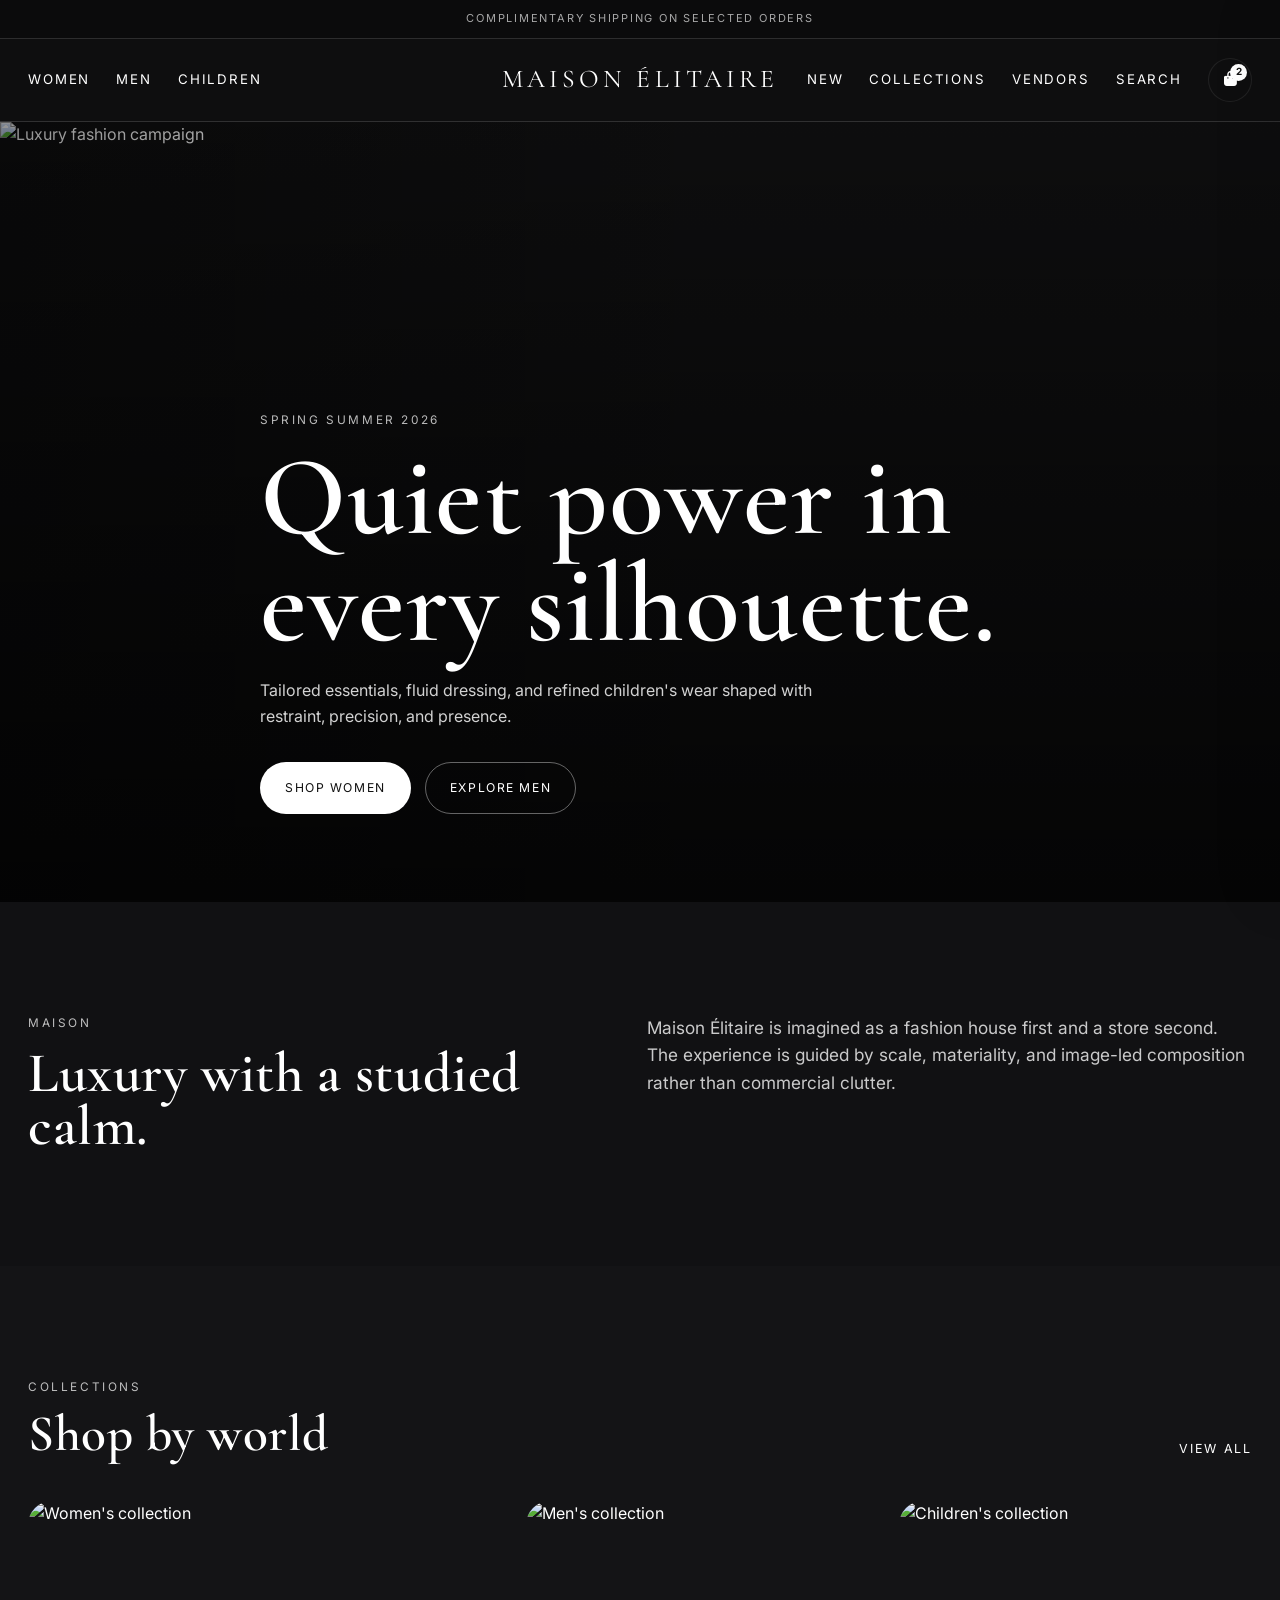
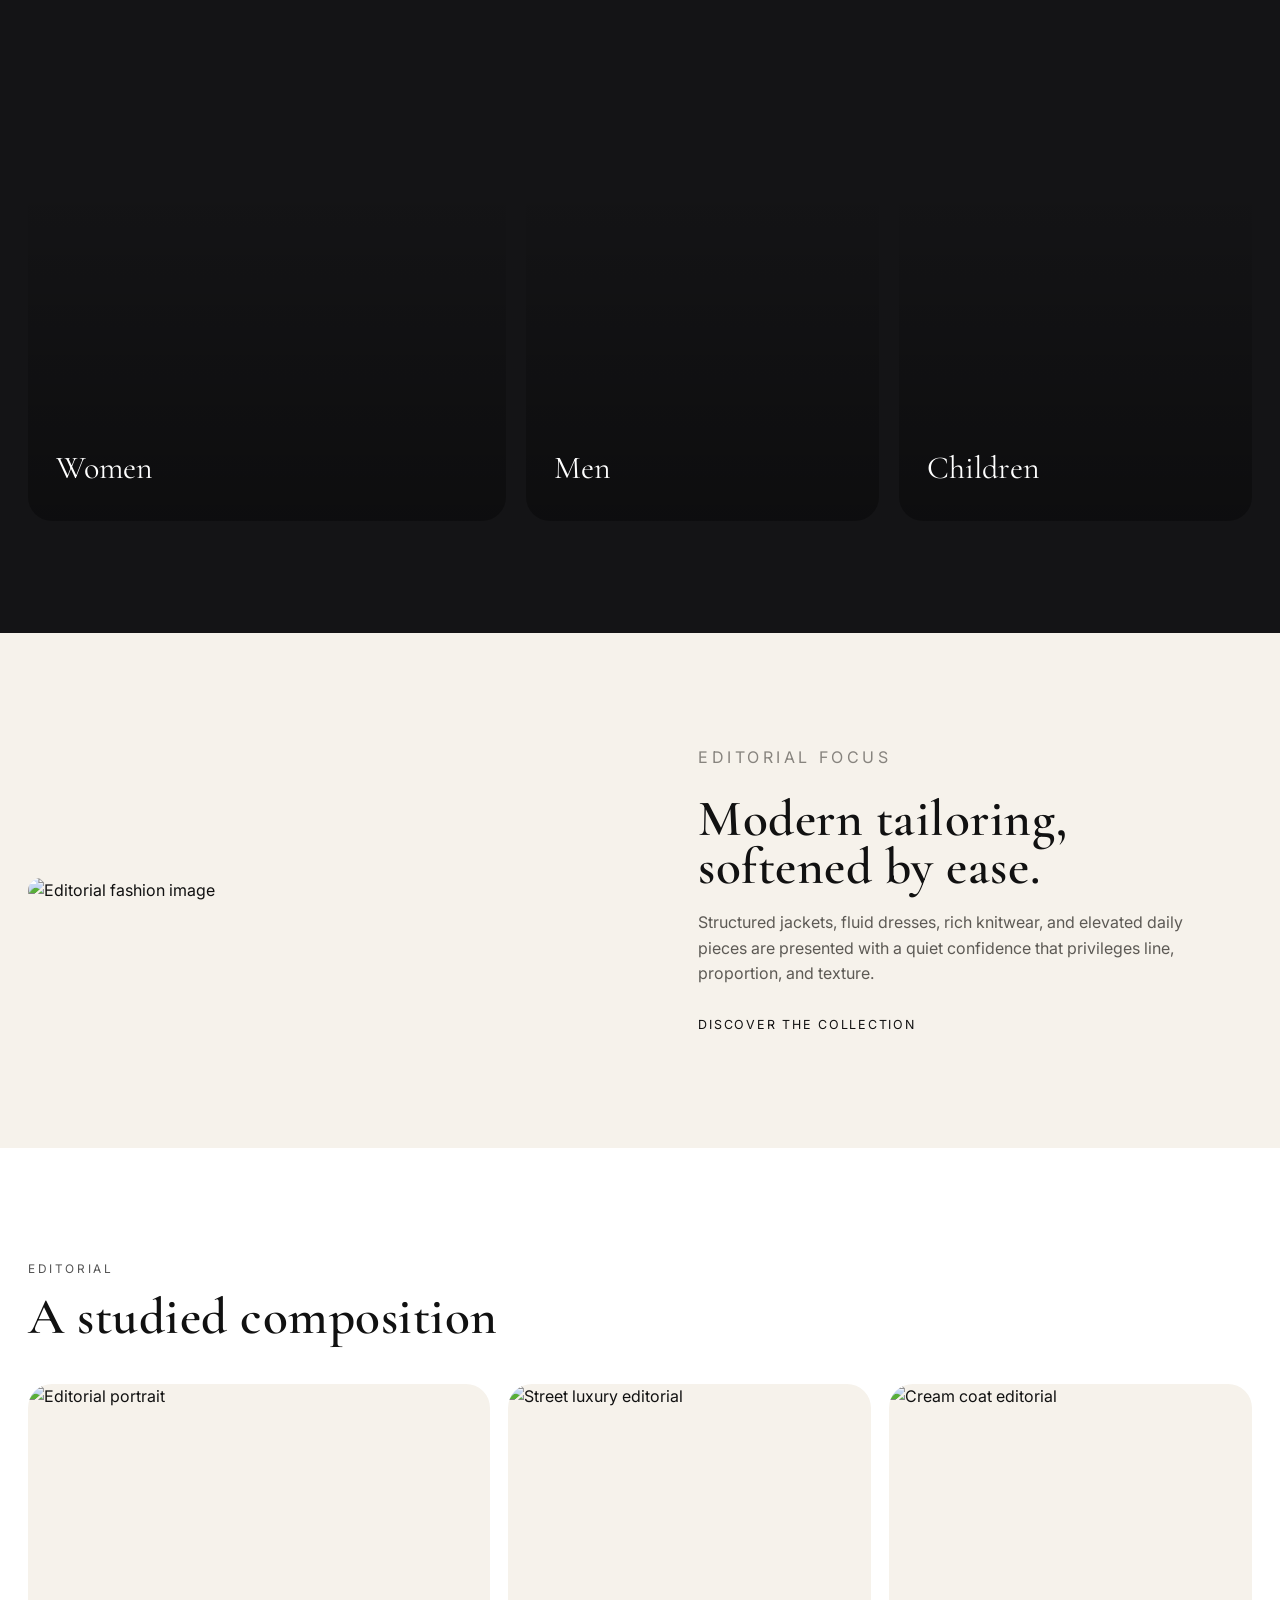
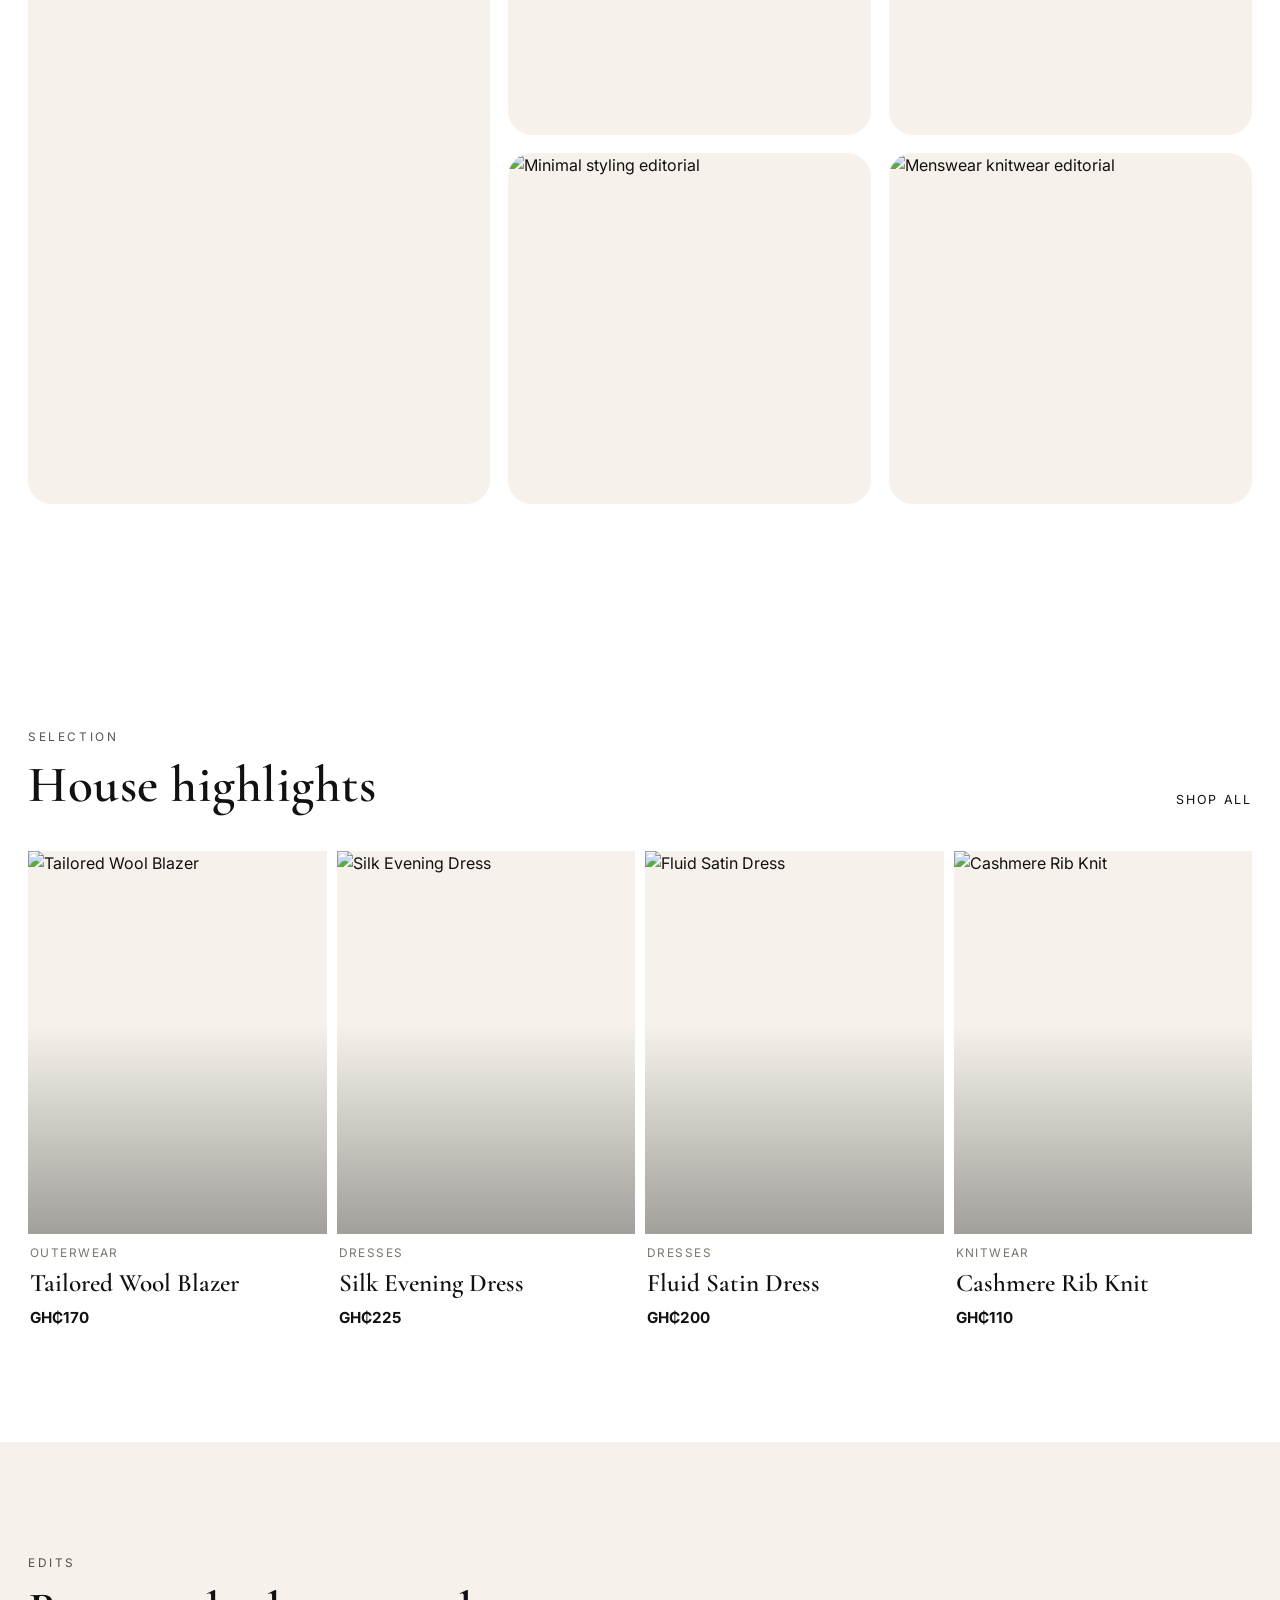
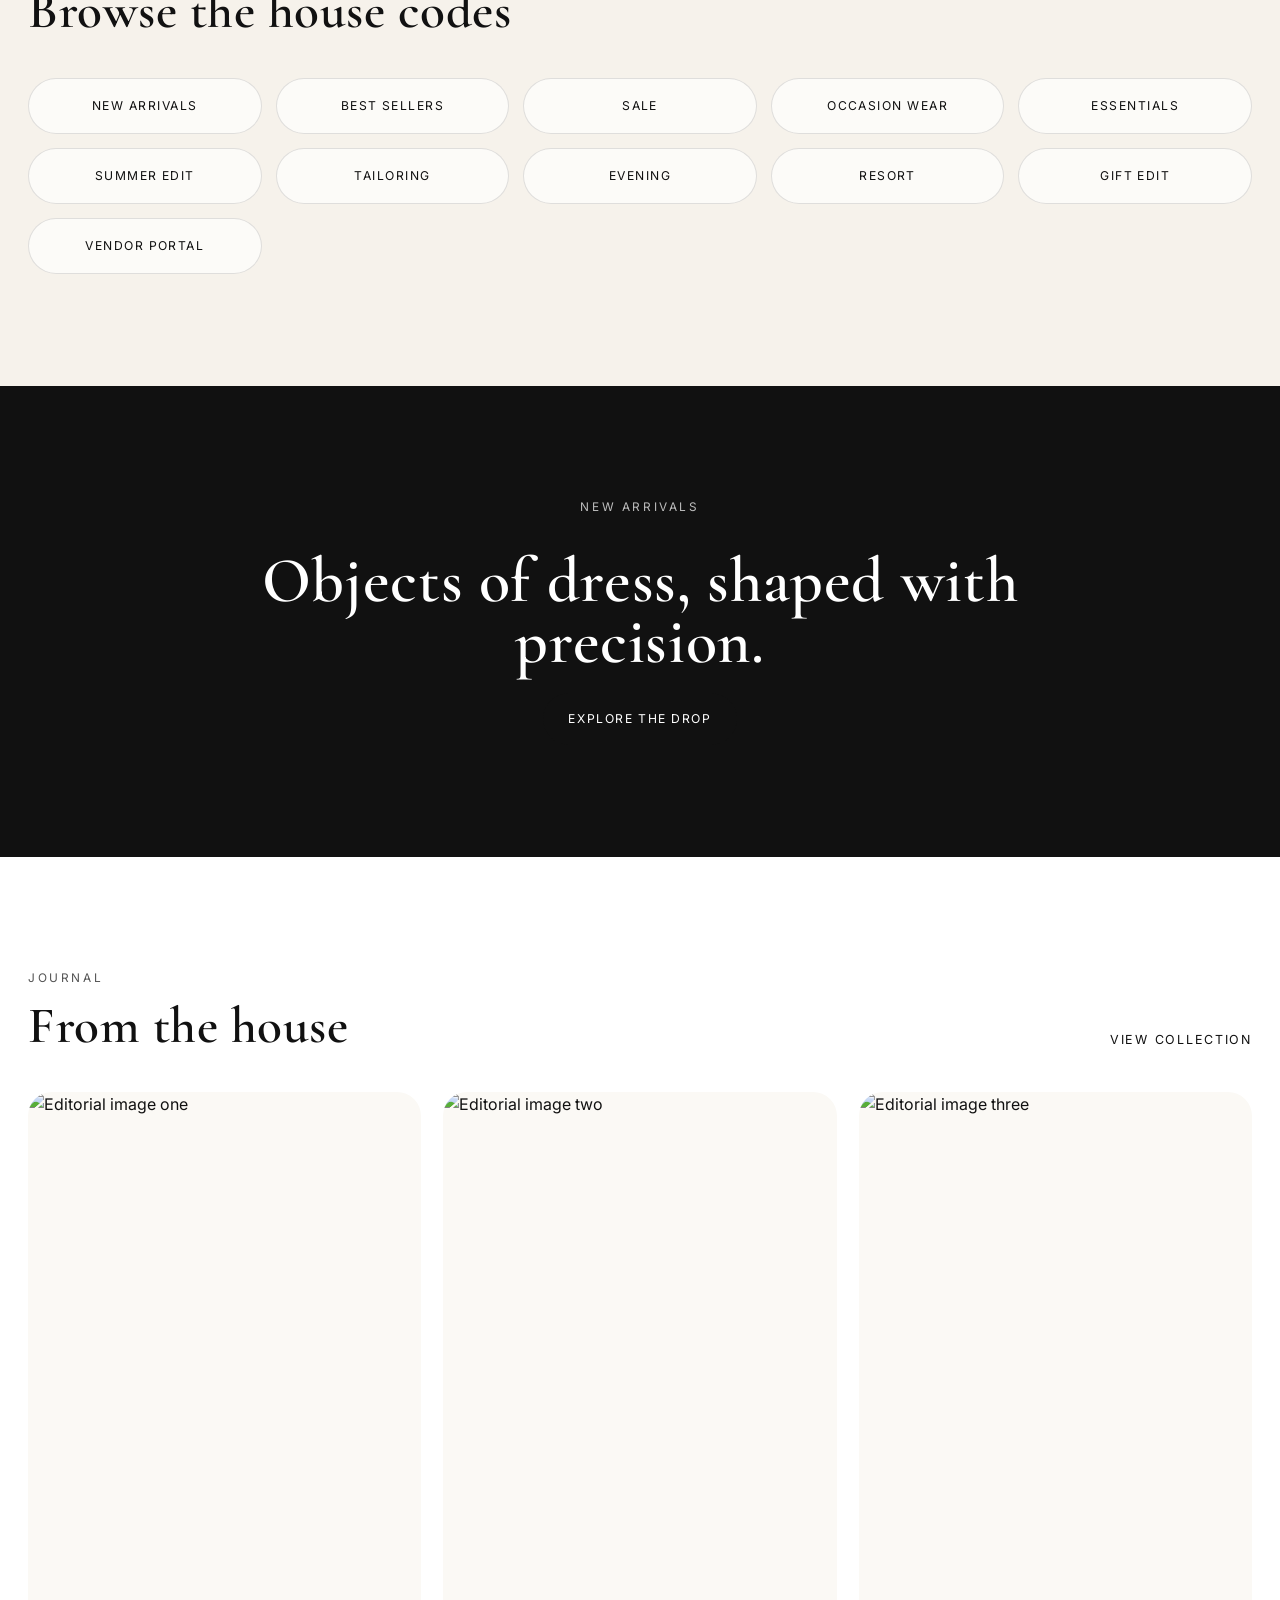
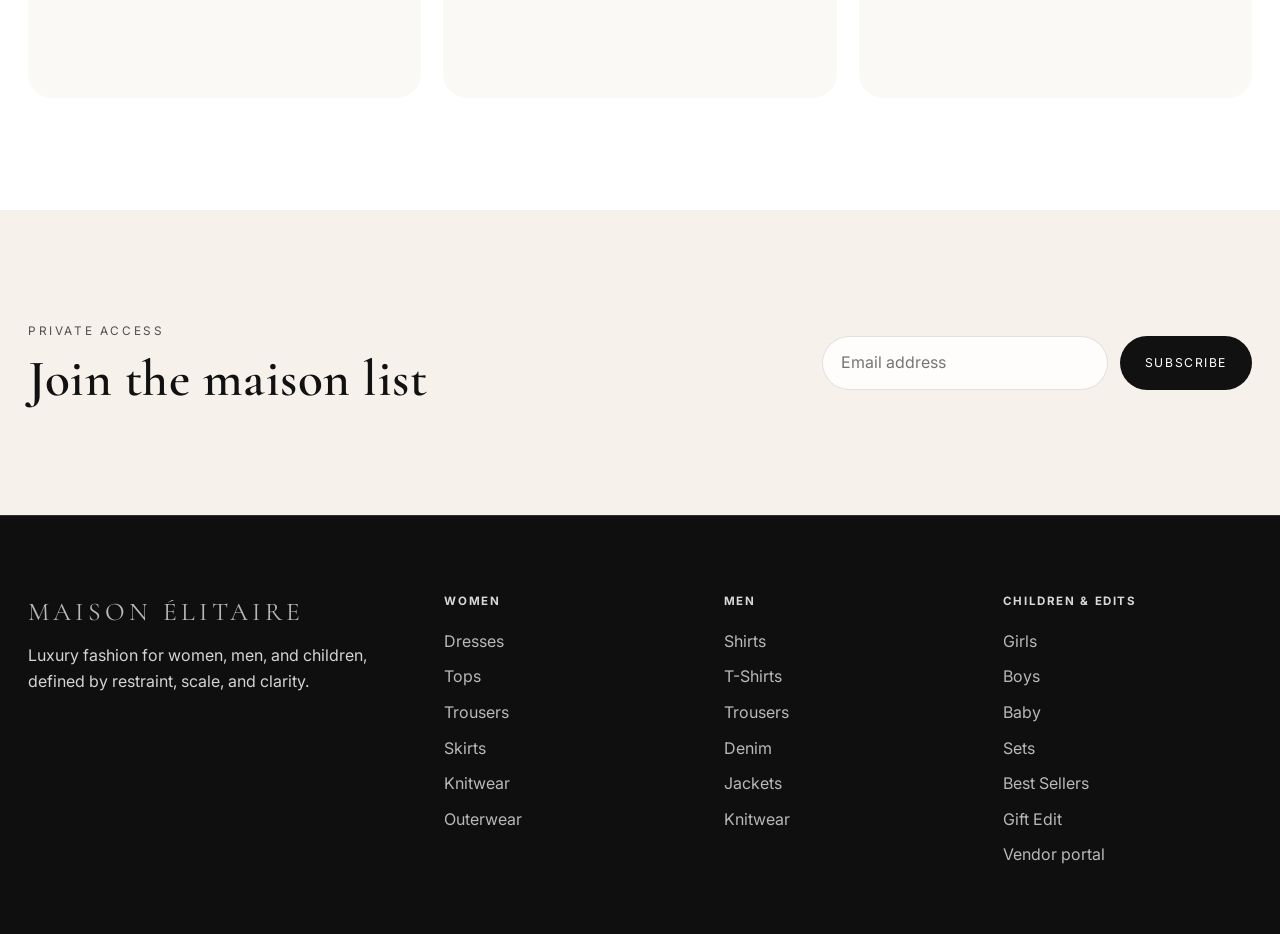
==== index.html @ c19ec86c "Add files via upload" ====
<!DOCTYPE html>
<html lang="en">
<head>
  <meta charset="UTF-8" />
  <meta name="viewport" content="width=device-width, initial-scale=1.0" />
  <title> Fashion House</title>
  <meta name="description" content="Maison Élitaire luxury fashion for women, men, and children." />

  <link rel="preconnect" href="https://fonts.googleapis.com">
  <link rel="preconnect" href="https://fonts.gstatic.com" crossorigin>
  <link href="https://fonts.googleapis.com/css2?family=Cormorant+Garamond:wght@400;500;600;700&family=Inter:wght@300;400;500;600&display=swap" rel="stylesheet">
  <link rel="stylesheet" href="https://cdnjs.cloudflare.com/ajax/libs/font-awesome/6.5.2/css/all.min.css">
  <link rel="stylesheet" href="styles.css" />
</head>
<body data-page="home">
  <div class="site-shell">
    <header class="topbar">
      Complimentary shipping on selected orders
    </header>

    <nav class="navbar">
      <div class="container nav-inner">
        <button class="nav-toggle" aria-label="Open menu" aria-expanded="false" aria-controls="mobileMenu">
          <span></span>
          <span></span>
        </button>

        <div class="nav-links nav-left">
          <a href="products.html?category=Women">Women</a>
          <a href="products.html?category=Men">Men</a>
          <a href="products.html?category=Children">Children</a>
        </div>

        <a href="index.html" class="brand">MAISON ÉLITAIRE</a>

        <div class="nav-links nav-right">
          <a href="products.html?edit=New Arrivals">New</a>
          <a href="products.html">Collections</a>
          <a href="vendor.html">Vendors</a>
          <button class="nav-text-btn search-open-btn" aria-label="Open search">Search</button>
          <button class="nav-icon-btn cart-open-btn" aria-label="Open bag">
            <i class="fa-solid fa-bag-shopping"></i>
            <span class="cart-count" data-cart-count>0</span>
          </button>
        </div>
      </div>

<div class="mobile-menu" id="mobileMenu">
  <div class="mobile-menu-head">
    <span>Explore</span>
  </div>

  <div class="mobile-menu-grid">
    <a href="products.html?category=Women">Women</a>
    <a href="products.html?category=Men">Men</a>
    <a href="products.html?category=Children">Children</a>
    <a href="products.html?edit=New Arrivals">New</a>
    <a href="products.html">Collections</a>
          <a href="vendor.html">Vendors</a>
    <button class="mobile-search-btn search-open-btn" type="button">Search</button>
  </div>
</div>
    </nav>

    <main>
      <section class="hero">
        <div class="hero-media">
          <img
            src="https://images.unsplash.com/photo-1515886657613-9f3515b0c78f?auto=format&fit=crop&w=1800&q=80"
            alt="Luxury fashion campaign"
          />
        </div>
        <div class="hero-overlay"></div>

        <div class="hero-content container">
          <p class="eyebrow">Spring Summer 2026</p>
          <h1>Quiet power in every silhouette.</h1>
          <p class="hero-copy">
            Tailored essentials, fluid dressing, and refined children's wear shaped with restraint, precision, and presence.
          </p>
          <div class="hero-actions">
            <a href="products.html?category=Women" class="btn btn-light">Shop Women</a>
            <a href="products.html?category=Men" class="btn btn-outline-light">Explore Men</a>
          </div>
        </div>
      </section>

      <section class="section intro-statement">
        <div class="container intro-grid">
          <div>
            <p class="eyebrow">Maison</p>
            <h2>Luxury with a studied calm.</h2>
          </div>
          <div>
            <p class="intro-copy">
              Maison Élitaire is imagined as a fashion house first and a store second. The experience is guided by scale, materiality, and image-led composition rather than commercial clutter.
            </p>
          </div>
        </div>
      </section>

      <section class="section categories">
        <div class="container">
          <div class="section-head">
            <div>
              <p class="eyebrow">Collections</p>
              <h2>Shop by world</h2>
            </div>
            <a href="products.html" class="section-link">View all</a>
          </div>

          <div class="category-grid">
            <a class="category-card category-large" href="products.html?category=Women">
              <img
                src="https://images.unsplash.com/photo-1496747611176-843222e1e57c?auto=format&fit=crop&w=1400&q=80"
                alt="Women's collection"
              />
              <div class="category-overlay">
                <span>Women</span>
              </div>
            </a>

            <a class="category-card" href="products.html?category=Men">
              <img
                src="https://images.unsplash.com/photo-1507679799987-c73779587ccf?auto=format&fit=crop&w=1200&q=80"
                alt="Men's collection"
              />
              <div class="category-overlay">
                <span>Men</span>
              </div>
            </a>

            <a class="category-card" href="products.html?category=Children">
              <img
                src="https://images.unsplash.com/photo-1519345182560-3f2917c472ef?auto=format&fit=crop&w=1200&q=80"
                alt="Children's collection"
              />
              <div class="category-overlay">
                <span>Children</span>
              </div>
            </a>
          </div>
        </div>
      </section>

      <section class="section split-feature">
        <div class="container split-grid">
          <div class="split-media">
            <img
              src="https://images.unsplash.com/photo-1529139574466-a303027c1d8b?auto=format&fit=crop&w=1500&q=80"
              alt="Editorial fashion image"
            />
          </div>

          <div class="split-copy">
            <p class="eyebrow">Editorial Focus</p>
            <h2>Modern tailoring, softened by ease.</h2>
            <p>
              Structured jackets, fluid dresses, rich knitwear, and elevated daily pieces are presented with a quiet confidence that privileges line, proportion, and texture.
            </p>
            <a href="products.html?edit=Tailoring" class="text-link">Discover the collection</a>
          </div>
        </div>
      </section>

      <section class="section editorial-mosaic">
        <div class="container">
          <div class="section-head">
            <div>
              <p class="eyebrow">Editorial</p>
              <h2>A studied composition</h2>
            </div>
            <p class="section-note">
              A curated image arrangement built to feel balanced, spacious, and intentional.
            </p>
          </div>

          <div class="mosaic-grid">
            <article class="mosaic-card mosaic-a editorial-shop-trigger" data-product-id="women-tailored-wool-blazer" tabindex="0" role="button" aria-label="View product from editorial image">
              <img
                src="https://images.unsplash.com/photo-1524504388940-b1c1722653e1?auto=format&fit=crop&w=1400&q=80"
                alt="Editorial portrait"
              />
              <button class="editorial-hover-pill" type="button">View Piece</button>
            </article>

            <article class="mosaic-card mosaic-b editorial-shop-trigger" data-product-id="men-structured-jacket" tabindex="0" role="button" aria-label="View product from editorial image">
              <img
                src="https://images.unsplash.com/photo-1483985988355-763728e1935b?auto=format&fit=crop&w=1200&q=80"
                alt="Street luxury editorial"
              />
              <button class="editorial-hover-pill" type="button">View Piece</button>
            </article>

            <article class="mosaic-card mosaic-c editorial-shop-trigger" data-product-id="women-fluid-satin-dress" tabindex="0" role="button" aria-label="View product from editorial image">
              <img
                src="https://images.unsplash.com/photo-1512436991641-6745cdb1723f?auto=format&fit=crop&w=1200&q=80"
                alt="Cream coat editorial"
              />
              <button class="editorial-hover-pill" type="button">View Piece</button>
            </article>

            <article class="mosaic-card mosaic-d editorial-shop-trigger" data-product-id="children-premium-knit-set" tabindex="0" role="button" aria-label="View product from editorial image">
              <img
                src="https://images.unsplash.com/photo-1541099649105-f69ad21f3246?auto=format&fit=crop&w=1200&q=80"
                alt="Minimal styling editorial"
              />
              <button class="editorial-hover-pill" type="button">View Piece</button>
            </article>

            <article class="mosaic-card mosaic-e editorial-shop-trigger" data-product-id="men-fine-gauge-knit-polo" tabindex="0" role="button" aria-label="View product from editorial image">
              <img
                src="https://images.unsplash.com/photo-1490578474895-699cd4e2cf59?auto=format&fit=crop&w=1200&q=80"
                alt="Menswear knitwear editorial"
              />
              <button class="editorial-hover-pill" type="button">View Piece</button>
            </article>
          </div>
        </div>
      </section>

      <section class="section featured-products">
        <div class="container">
          <div class="section-head">
            <div>
              <p class="eyebrow">Selection</p>
              <h2>House highlights</h2>
            </div>
            <a href="products.html?edit=Best Sellers" class="section-link">Shop all</a>
          </div>

          <div class="product-grid" id="homeFeaturedProducts"></div>
        </div>
      </section>

      <section class="section home-edits">
        <div class="container">
          <div class="section-head">
            <div>
              <p class="eyebrow">Edits</p>
              <h2>Browse the house codes</h2>
            </div>
          </div>

        <div class="edits-grid edits-grid-compact">
  <a href="products.html?edit=New Arrivals">New Arrivals</a>
  <a href="products.html?edit=Best Sellers">Best Sellers</a>
  <a href="products.html?edit=Sale">Sale</a>
  <a href="products.html?edit=Occasion Wear">Occasion Wear</a>
  <a href="products.html?edit=Essentials">Essentials</a>
  <a href="products.html?edit=Summer Edit">Summer Edit</a>
  <a href="products.html?edit=Tailoring">Tailoring</a>
  <a href="products.html?edit=Evening">Evening</a>
  <a href="products.html?edit=Resort">Resort</a>
  <a href="products.html?edit=Gift Edit">Gift Edit</a>
          <a href="vendor.html">Vendor portal</a>
</div>
        </div>
      </section>

      <section class="section campaign-banner">
        <div class="container campaign-inner">
          <p class="eyebrow">New Arrivals</p>
          <h2>Objects of dress, shaped with precision.</h2>
          <a href="products.html?edit=New Arrivals" class="btn btn-dark">Explore the drop</a>
        </div>
      </section>

      <section class="section journal">
        <div class="container">
          <div class="section-head">
            <div>
              <p class="eyebrow">Journal</p>
              <h2>From the house</h2>
            </div>
            <a href="products.html" class="section-link">View collection</a>
          </div>

          <div class="journal-grid">
           <article class="journal-card journal-card-a">
              <img
                src="https://images.unsplash.com/photo-1524504388940-b1c1722653e1?auto=format&fit=crop&w=1200&q=80"
                alt="Editorial image one"
              />
              <div class="journal-content">
                <h3>Quiet luxury in motion</h3>
                <p>Minimal dressing elevated through fabric, line, and silhouette.</p>
              </div>
            </article>

            <article class="journal-card journal-card-b">
              <img
                src="https://images.unsplash.com/photo-1483985988355-763728e1935b?auto=format&fit=crop&w=1200&q=80"
                alt="Editorial image two"
              />
              <div class="journal-content">
                <h3>Icons for everyday wear</h3>
                <p>Wardrobe essentials refined for contemporary city dressing.</p>
              </div>
            </article>

            <article class="journal-card journal-card-c">
              <img
                src="https://images.unsplash.com/photo-1512436991641-6745cdb1723f?auto=format&fit=crop&w=1200&q=80"
                alt="Editorial image three"
              />
              <div class="journal-content">
                <h3>The future of tailored ease</h3>
                <p>Soft structures and elegant cuts for a modern editorial wardrobe.</p>
              </div>
            </article>
          </div>
        </div>
      </section>

      <section class="section newsletter">
        <div class="container newsletter-grid">
          <div>
            <p class="eyebrow">Private Access</p>
            <h2>Join the maison list</h2>
          </div>
          <form class="newsletter-form">
            <input type="email" placeholder="Email address" aria-label="Email address" />
            <button type="submit" class="btn btn-dark">Subscribe</button>
          </form>
        </div>
      </section>
    </main>

    <footer class="footer">
      <div class="container footer-grid">
        <div>
          <a href="index.html" class="brand footer-brand">MAISON ÉLITAIRE</a>
          <p class="footer-copy">
            Luxury fashion for women, men, and children, defined by restraint, scale, and clarity.
          </p>
        </div>

        <div>
          <h4>Women</h4>
          <a href="products.html?category=Women&subcategory=Dresses">Dresses</a>
          <a href="products.html?category=Women&subcategory=Tops">Tops</a>
          <a href="products.html?category=Women&subcategory=Trousers">Trousers</a>
          <a href="products.html?category=Women&subcategory=Skirts">Skirts</a>
          <a href="products.html?category=Women&subcategory=Knitwear">Knitwear</a>
          <a href="products.html?category=Women&subcategory=Outerwear">Outerwear</a>
        </div>

        <div>
          <h4>Men</h4>
          <a href="products.html?category=Men&subcategory=Shirts">Shirts</a>
          <a href="products.html?category=Men&subcategory=T-Shirts">T-Shirts</a>
          <a href="products.html?category=Men&subcategory=Trousers">Trousers</a>
          <a href="products.html?category=Men&subcategory=Denim">Denim</a>
          <a href="products.html?category=Men&subcategory=Jackets">Jackets</a>
          <a href="products.html?category=Men&subcategory=Knitwear">Knitwear</a>
        </div>

        <div>
          <h4>Children & Edits</h4>
          <a href="products.html?category=Children&subcategory=Girls">Girls</a>
          <a href="products.html?category=Children&subcategory=Boys">Boys</a>
          <a href="products.html?category=Children&subcategory=Baby">Baby</a>
          <a href="products.html?category=Children&subcategory=Sets">Sets</a>
          <a href="products.html?edit=Best Sellers">Best Sellers</a>
          <a href="products.html?edit=Gift Edit">Gift Edit</a>
          <a href="vendor.html">Vendor portal</a>
        </div>
      </div>
    </footer>
  </div>

  <div class="overlay search-overlay" data-search-overlay aria-hidden="true">
    <div class="overlay-panel search-panel" role="dialog" aria-modal="true" aria-labelledby="searchTitle">
      <button class="overlay-close search-close-btn" aria-label="Close search">
        <i class="fa-solid fa-xmark"></i>
      </button>

      <div class="search-header">
        <p class="eyebrow">Search</p>
        <h2 id="searchTitle">Find the piece</h2>
      </div>

      <form class="search-form">
        <input type="search" placeholder="Search for tailoring, dresses, knitwear..." aria-label="Search products" id="searchInput" />
      </form>

      <div class="search-suggestions">
        <button type="button">Tailoring</button>
        <button type="button">Evening</button>
        <button type="button">Knitwear</button>
        <button type="button">Children</button>
      </div>

      <div class="search-results-grid" id="searchResultsGrid"></div>
    </div>
  </div>

  <aside class="cart-drawer" data-cart-drawer aria-hidden="true">
    <div class="cart-overlay" data-cart-close></div>

    <div class="cart-panel" role="dialog" aria-modal="true" aria-labelledby="cartTitle">
      <div class="cart-header">
        <div>
          <p class="eyebrow">Bag</p>
          <h2 id="cartTitle">Your selection</h2>
        </div>
        <button class="overlay-close cart-close-btn" aria-label="Close bag">
          <i class="fa-solid fa-xmark"></i>
        </button>
      </div>

      <div class="cart-body">
        <div class="cart-items" data-cart-items></div>

        <div class="cart-benefits">
          <div>
            <strong>Complimentary delivery</strong>
            <span>On selected orders and destinations</span>
          </div>
          <div>
            <strong>Returns</strong>
            <span>Accepted within 14 days in original condition</span>
          </div>
        </div>
      </div>

      <div class="cart-footer">
        <div class="cart-summary-row">
          <span>Subtotal</span>
          <strong data-cart-subtotal>$0</strong>
        </div>
        <div class="cart-summary-row small">
          <span>Estimated shipping</span>
          <span>Calculated at checkout</span>
        </div>
        <button class="btn btn-dark full-width">Proceed to checkout</button>
        <button class="btn btn-outline-dark full-width cart-clear-btn">Clear bag</button>
      </div>
    </div>
  </aside>

  <div class="overlay quick-view-overlay" data-quick-view-overlay aria-hidden="true">
    <div class="overlay-panel quick-view-panel" role="dialog" aria-modal="true" aria-labelledby="quickViewTitle">
      <button class="overlay-close quick-view-close-btn" aria-label="Close quick view">
        <i class="fa-solid fa-xmark"></i>
      </button>

      <div class="quick-view-grid">
        <div class="quick-view-image-wrap">
          <img src="" alt="" data-quick-view-image />
        </div>

        <div class="quick-view-copy">
          <p class="eyebrow" data-quick-view-category></p>
          <h2 id="quickViewTitle" data-quick-view-name></h2>
          <strong class="quick-view-price" data-quick-view-price></strong>
          <p class="quick-view-description" data-quick-view-description></p>

          <div class="quick-view-options">
            <div>
              <p class="option-label">Size</p>
              <div class="size-pills quick-size-pills" data-quick-view-sizes></div>
            </div>

            <div>
              <p class="option-label">Quantity</p>
              <div class="qty-control">
                <button type="button" data-qty-minus>-</button>
                <span data-quick-qty>1</span>
                <button type="button" data-qty-plus>+</button>
              </div>
            </div>
          </div>

          <div class="quick-view-actions">
            <button class="btn btn-dark full-width" data-quick-add>Add to bag</button>
            <a href="product.html" class="btn btn-outline-dark full-width" data-quick-view-link>View product</a>
          </div>
        </div>
      </div>
    </div>
  </div>

  <script src="women.js"></script>
  <script src="men.js"></script>
  <script src="children.js"></script>
  <script src="edits.js"></script>
  <script src="script.js"></script>
</body>
</html>
---- styles.css ----
:root {
  --bg: #0f0f10;
  --bg-soft: #151516;
  --surface: #ffffff;
  --surface-soft: #f6f2eb;
  --surface-muted: #fbf9f5;
  --text: #111111;
  --text-soft: #5d5a55;
  --text-lighter: rgba(255, 255, 255, 0.82);
  --line: rgba(17, 17, 17, 0.12);
  --line-soft: rgba(17, 17, 17, 0.08);
  --line-light: rgba(255, 255, 255, 0.14);
  --transition-fast: 180ms ease;
  --transition-mid: 260ms ease;
  --shadow: 0 24px 60px rgba(0, 0, 0, 0.08);
  --container: 1240px;
  --radius-sm: 12px;
  --radius-md: 18px;
  --radius-lg: 24px;
}

* {
  margin: 0;
  padding: 0;
  box-sizing: border-box;
}

html {
  scroll-behavior: smooth;
  -webkit-text-size-adjust: 100%;
}

body {
  font-family: "Inter", sans-serif;
  background: var(--bg);
  color: #fff;
  line-height: 1.6;
  -webkit-font-smoothing: antialiased;
  text-rendering: optimizeLegibility;
  overflow-x: hidden;
}

body.no-scroll {
  overflow: hidden;
}

img {
  max-width: 100%;
  display: block;
}

a {
  color: inherit;
  text-decoration: none;
}

button,
input,
select {
  font: inherit;
}

button {
  border: none;
  background: none;
  cursor: pointer;
}

.site-shell {
  min-height: 100vh;
}

.light-page {
  background: #fff;
  color: var(--text);
}

.container {
  width: min(100% - 56px, var(--container));
  margin: 0 auto;
}

.topbar {
  min-height: 38px;
  display: grid;
  place-items: center;
  padding: 10px 16px;
  font-size: 11px;
  text-transform: uppercase;
  letter-spacing: 0.16em;
  color: rgba(255, 255, 255, 0.64);
  background: #0b0b0c;
  border-bottom: 1px solid var(--line-light);
  text-align: center;
}

.light-page .topbar {
  background: #faf7f2;
  color: #6f695f;
  border-bottom: 1px solid var(--line-soft);
}

.navbar {
  position: sticky;
  top: 0;
  z-index: 80;
  backdrop-filter: blur(14px);
  background: rgba(15, 15, 16, 0.76);
  border-bottom: 1px solid var(--line-light);
}

.navbar-light {
  background: rgba(255, 255, 255, 0.92);
  border-bottom: 1px solid var(--line-soft);
}

.nav-inner {
  min-height: 82px;
  display: grid;
  grid-template-columns: 1fr auto 1fr;
  align-items: center;
  gap: 24px;
}

.nav-links {
  display: flex;
  align-items: center;
  gap: 26px;
}

.nav-left {
  justify-self: start;
}

.nav-right {
  justify-self: end;
}

.nav-links a,
.nav-text-btn {
  font-size: 0.83rem;
  text-transform: uppercase;
  letter-spacing: 0.14em;
  transition: opacity var(--transition-fast);
  color: inherit;
}

.nav-links a:hover,
.nav-text-btn:hover,
.section-link:hover,
.text-link:hover {
  opacity: 0.6;
}

.brand {
  font-family: "Cormorant Garamond", serif;
  font-size: clamp(1.55rem, 2vw, 1.95rem);
  letter-spacing: 0.16em;
  text-transform: uppercase;
  white-space: nowrap;
}

.nav-icon-btn,
.nav-toggle,
.overlay-close {
  width: 44px;
  height: 44px;
  border-radius: 999px;
  display: inline-grid;
  place-items: center;
  transition: background var(--transition-fast), transform var(--transition-fast);
  position: relative;
}

.nav-icon-btn:hover,
.nav-toggle:hover,
.overlay-close:hover {
  transform: translateY(-1px);
}

.navbar .nav-icon-btn:hover,
.navbar .nav-toggle:hover {
  background: rgba(255, 255, 255, 0.06);
}

.navbar-light .nav-icon-btn:hover,
.navbar-light .nav-toggle:hover {
  background: rgba(17, 17, 17, 0.04);
}

.nav-icon-btn i,
.overlay-close i {
  font-size: 0.95rem;
}

.cart-count {
  position: absolute;
  top: 6px;
  right: 5px;
  min-width: 17px;
  height: 17px;
  padding: 0 4px;
  border-radius: 999px;
  display: grid;
  place-items: center;
  font-size: 0.62rem;
  font-weight: 700;
  background: #fff;
  color: #111;
}

.navbar-light .cart-count {
  background: #111;
  color: #fff;
}

.nav-toggle {
  display: none;
}

.nav-toggle span {
  width: 18px;
  height: 1.4px;
  background: currentColor;
  display: block;
}

.mobile-menu {
  display: none;
  flex-direction: column;
  gap: 0;
  padding: 10px 24px 20px;
  border-top: 1px solid rgba(255, 255, 255, 0.08);
}

.navbar-light .mobile-menu {
  border-top: 1px solid var(--line-soft);
}

.mobile-menu a,
.mobile-search-btn {
  min-height: 50px;
  display: flex;
  align-items: center;
  font-size: 0.9rem;
  text-transform: uppercase;
  letter-spacing: 0.14em;
  color: inherit;
}

.mobile-menu.active {
  display: flex;
}

.hero {
  position: relative;
  min-height: calc(100vh - 120px);
  display: flex;
  align-items: flex-end;
}

.hero-media,
.hero-overlay {
  position: absolute;
  inset: 0;
}

.hero-media img {
  width: 100%;
  height: 100%;
  object-fit: cover;
}

.hero-overlay {
  background:
    linear-gradient(to top, rgba(0, 0, 0, 0.68), rgba(0, 0, 0, 0.12)),
    linear-gradient(to right, rgba(0, 0, 0, 0.34), transparent 58%);
}

.hero-content {
  position: relative;
  z-index: 2;
  max-width: 760px;
  padding: 0 0 88px;
}

.eyebrow {
  margin-bottom: 14px;
  font-size: 0.74rem;
  text-transform: uppercase;
  letter-spacing: 0.22em;
  opacity: 0.72;
}

.hero h1,
.intro-statement h2,
.section-head h2,
.split-copy h2,
.campaign-inner h2,
.newsletter h2,
.listing-hero h1,
.product-summary h1,
.quick-view-copy h2,
.search-header h2,
.cart-header h2,
.empty-products-state h2 {
  font-family: "Cormorant Garamond", serif;
  font-weight: 600;
  line-height: 0.95;
  letter-spacing: 0.01em;
}

.hero h1 {
  font-size: clamp(3.1rem, 8.8vw, 7.2rem);
  max-width: 760px;
}

.hero-copy,
.intro-copy,
.split-copy p,
.section-note,
.listing-copy,
.product-description,
.footer-copy,
.quick-view-description,
.accordion-content p,
.cart-benefits span,
.search-featured span,
.journal-content p,
.empty-products-state p {
  color: var(--text-lighter);
  font-size: 1rem;
}

.light-page .listing-copy,
.light-page .product-description,
.light-page .footer-copy,
.light-page .quick-view-description,
.light-page .accordion-content p,
.light-page .section-note,
.light-page .journal-content p,
.light-page .empty-products-state p {
  color: var(--text-soft);
}

.hero-copy {
  max-width: 560px;
  margin-top: 20px;
}

.hero-actions {
  display: flex;
  gap: 14px;
  flex-wrap: wrap;
  margin-top: 32px;
}

.btn {
  min-height: 52px;
  padding: 0 24px;
  border-radius: 999px;
  display: inline-flex;
  align-items: center;
  justify-content: center;
  font-size: 0.76rem;
  text-transform: uppercase;
  letter-spacing: 0.13em;
  border: 1px solid transparent;
  transition: transform var(--transition-fast), background var(--transition-fast), color var(--transition-fast), border-color var(--transition-fast);
}

.btn:hover {
  transform: translateY(-1px);
}

.btn-light {
  background: #fff;
  color: #111;
}

.btn-outline-light {
  color: #fff;
  border-color: rgba(255, 255, 255, 0.38);
}

.btn-dark {
  background: #111;
  color: #fff;
}

.btn-outline-dark {
  border-color: rgba(17, 17, 17, 0.14);
  color: #111;
}

.full-width {
  width: 100%;
}

.section {
  padding: 112px 0;
}

.intro-statement {
  background: #111113;
}

.intro-grid {
  display: grid;
  grid-template-columns: 0.95fr 1.05fr;
  gap: 72px;
  align-items: start;
}

.intro-statement h2 {
  font-size: clamp(2.3rem, 4.4vw, 4.2rem);
}

.intro-copy {
  color: rgba(255, 255, 255, 0.78);
  font-size: 1.08rem;
  max-width: 620px;
}

.categories {
  background: #141416;
}

.section-head {
  display: flex;
  justify-content: space-between;
  align-items: end;
  gap: 24px;
  margin-bottom: 42px;
}

.section-head h2 {
  font-size: clamp(2rem, 4vw, 3.4rem);
}

.section-link,
.text-link {
  font-size: 0.78rem;
  text-transform: uppercase;
  letter-spacing: 0.14em;
}

.category-grid {
  display: grid;
  grid-template-columns: 1.15fr 0.85fr 0.85fr;
  gap: 20px;
}

.category-card {
  position: relative;
  overflow: hidden;
  border-radius: var(--radius-lg);
  min-height: 520px;
}

.category-large {
  min-height: 620px;
}

.category-card img,
.split-media img,
.product-media img,
.journal-card img,
.listing-hero-image img,
.gallery-main img,
.gallery-thumbs img,
.mosaic-card img,
.quick-view-image-wrap img,
.search-featured img,
.cart-item img {
  width: 100%;
  height: 100%;
  object-fit: cover;
}

.category-card::after,
.product-media::after {
  content: "";
  position: absolute;
  inset: 0;
  background: linear-gradient(to top, rgba(0, 0, 0, 0.34), transparent 55%);
  pointer-events: none;
}

.category-overlay {
  position: absolute;
  left: 0;
  right: 0;
  bottom: 0;
  padding: 28px;
  z-index: 2;
}

.category-overlay span {
  font-family: "Cormorant Garamond", serif;
  font-size: 2rem;
}

.split-feature,
.newsletter,
.home-edits {
  background: var(--surface-soft);
  color: #111;
}

.split-grid {
  display: grid;
  grid-template-columns: 1.06fr 0.94fr;
  gap: 46px;
  align-items: center;
}

.split-media img,
.listing-hero-image img,
.journal-card,
.gallery-main,
.thumb,
.mosaic-card,
.product-media,
.quick-view-image-wrap,
.search-featured article,
.cart-item {
  border-radius: var(--radius-lg);
}

.split-copy h2 {
  font-size: clamp(2.3rem, 4vw, 4rem);
  margin-bottom: 18px;
}

.split-copy p {
  color: var(--text-soft);
  max-width: 520px;
  margin-bottom: 24px;
}

.editorial-mosaic,
.featured-products,
.journal {
  background: #fff;
  color: #111;
}

.section-note {
  max-width: 380px;
  text-align: right;
}

.mosaic-grid {
  display: grid;
  grid-template-columns: 1.12fr 0.88fr 0.88fr;
  grid-template-areas:
    "a b c"
    "a d e";
  gap: 18px;
}

.mosaic-card {
  overflow: hidden;
  background: var(--surface-soft);
  position: relative;
}

.mosaic-a { grid-area: a; min-height: 720px; }
.mosaic-b { grid-area: b; min-height: 350px; }
.mosaic-c { grid-area: c; min-height: 350px; }
.mosaic-d { grid-area: d; min-height: 350px; }
.mosaic-e { grid-area: e; min-height: 350px; }

.editorial-shop-trigger {
  cursor: pointer;
  outline: none;
}

.editorial-hover-pill {
  position: absolute;
  left: 18px;
  bottom: 18px;
  min-height: 42px;
  padding: 0 18px;
  border-radius: 999px;
  background: rgba(255, 255, 255, 0.92);
  color: #111;
  font-size: 0.72rem;
  text-transform: uppercase;
  letter-spacing: 0.14em;
  opacity: 0;
  transform: translateY(8px);
  transition: opacity var(--transition-fast), transform var(--transition-fast);
  pointer-events: none;
}

.editorial-shop-trigger:hover .editorial-hover-pill,
.editorial-shop-trigger:focus .editorial-hover-pill,
.editorial-shop-trigger:focus-within .editorial-hover-pill {
  opacity: 1;
  transform: translateY(0);
}

.product-grid {
  display: grid;
  grid-template-columns: repeat(4, 1fr);
  gap: 10px;
}

.product-card a {
  display: block;
}

.product-media {
  position: relative;
  aspect-ratio: 0.78 / 1;
  overflow: hidden;
  background: var(--surface-soft);
}

.product-quick-view {
  position: absolute;
  left: 18px;
  right: 18px;
  bottom: 18px;
  min-height: 44px;
  border-radius: 999px;
  background: rgba(255, 255, 255, 0.92);
  color: #111;
  font-size: 0.75rem;
  text-transform: uppercase;
  letter-spacing: 0.14em;
  opacity: 0;
  transform: translateY(8px);
  transition: opacity var(--transition-fast), transform var(--transition-fast);
}

.product-card:hover .product-quick-view,
.product-card:focus-within .product-quick-view {
  opacity: 1;
  transform: translateY(0);
}

.product-info {
  padding: 10px 2px 0;
}

.product-category {
  font-size: 0.74rem;
  text-transform: uppercase;
  letter-spacing: 0.12em;
  color: #7a756d;
  margin-bottom: 8px;
}

.product-info h3 {
  font-family: "Cormorant Garamond", serif;
  font-size: 1.58rem;
  font-weight: 600;
  line-height: 1.02;
  color: #111;
  margin-bottom: 8px;
}

.product-info strong {
  font-size: 0.95rem;
  color: #111;
}

.edits-grid {
  display: grid;
  grid-template-columns: repeat(5, 1fr);
  gap: 14px;
}

.edits-grid a {
  min-height: 56px;
  display: flex;
  align-items: center;
  justify-content: center;
  padding: 0 16px;
  border: 1px solid var(--line);
  border-radius: 999px;
  font-size: 0.76rem;
  text-transform: uppercase;
  letter-spacing: 0.12em;
  color: #111;
  background: rgba(255, 255, 255, 0.65);
  transition: background var(--transition-fast), transform var(--transition-fast);
  text-align: center;
}

.edits-grid a:hover {
  background: #fff;
  transform: translateY(-1px);
}

.campaign-banner {
  background: #111;
  color: #fff;
}

.campaign-inner {
  display: grid;
  justify-items: center;
  gap: 20px;
  text-align: center;
}

.campaign-inner h2 {
  font-size: clamp(2.4rem, 5vw, 4.9rem);
  max-width: 820px;
}

.journal-grid {
  display: grid;
  grid-template-columns: repeat(3, 1fr);
  gap: 22px;
}

.journal-card {
  overflow: hidden;
  background: var(--surface-muted);
}

.journal-card img {
  aspect-ratio: 1 / 1.15;
}

.journal-content {
  padding: 24px;
}

.journal-content h3 {
  font-family: "Cormorant Garamond", serif;
  font-size: 1.8rem;
  color: #111;
  margin-bottom: 8px;
}

.newsletter-grid {
  display: grid;
  grid-template-columns: 1fr auto;
  gap: 32px;
  align-items: center;
}

.newsletter h2 {
  font-size: clamp(2.2rem, 4vw, 3.8rem);
  color: #111;
}

.newsletter-form {
  display: flex;
  gap: 12px;
  width: min(100%, 560px);
}

.newsletter-form input,
.search-form input,
.products-toolbar select {
  min-height: 54px;
  border-radius: 999px;
  border: 1px solid var(--line);
  background: rgba(255, 255, 255, 0.82);
  color: #111;
  padding: 0 18px;
  outline: none;
}

.newsletter-form input {
  flex: 1;
}

.footer {
  padding: 76px 0 56px;
  background: #0f0f10;
  color: rgba(255, 255, 255, 0.84);
  border-top: 1px solid var(--line-light);
}

.footer-light {
  background: #fff;
  color: #111;
  border-top: 1px solid var(--line-soft);
}

.footer-grid {
  display: grid;
  grid-template-columns: 1.55fr 1fr 1fr 1fr;
  gap: 30px;
}

.footer-brand {
  display: inline-block;
  margin-bottom: 18px;
}

.footer h4 {
  font-size: 0.72rem;
  text-transform: uppercase;
  letter-spacing: 0.14em;
  margin-bottom: 18px;
}

.footer a {
  display: block;
  margin-bottom: 10px;
  opacity: 0.84;
}

.listing-hero {
  padding: 78px 0 44px;
  background: #fff;
  color: #111;
}

.listing-hero-grid {
  display: grid;
  grid-template-columns: 0.96fr 1.04fr;
  gap: 34px;
  align-items: center;
}

.listing-hero h1 {
  font-size: clamp(2.8rem, 5vw, 5rem);
  margin-bottom: 18px;
}

.listing-hero-image img {
  aspect-ratio: 1.18 / 1;
}

.product-listing-page {
  background: #fff;
  color: #111;
  padding-top: 28px;
}

.product-page-grid {
  display: grid;
  grid-template-columns: 280px 1fr;
  gap: 36px;
  align-items: start;
}

.filters {
  position: sticky;
  top: 116px;
  padding: 18px 0;
}

.filter-group + .filter-group {
  margin-top: 28px;
  padding-top: 28px;
  border-top: 1px solid var(--line-soft);
}

.filter-group h3 {
  font-family: "Cormorant Garamond", serif;
  font-size: 1.48rem;
  margin-bottom: 14px;
}

.filter-group label {
  display: block;
  margin-bottom: 10px;
}

.filter-group label a {
  color: var(--text-soft);
  font-size: 0.95rem;
  transition: opacity var(--transition-fast);
}

.filter-group label a:hover {
  opacity: 0.6;
}

.products-toolbar {
  display: flex;
  justify-content: space-between;
  gap: 18px;
  align-items: center;
  margin-bottom: 20px;
  padding-bottom: 18px;
  border-bottom: 1px solid var(--line-soft);
}

.products-toolbar p {
  color: var(--text-soft);
}

.products-toolbar-actions {
  display: flex;
  gap: 12px;
  align-items: center;
}

.active-filters {
  display: flex;
  flex-wrap: wrap;
  gap: 10px;
  margin-bottom: 24px;
}

.active-filter-pill {
  min-height: 38px;
  padding: 0 14px;
  border-radius: 999px;
  border: 1px solid var(--line);
  display: inline-flex;
  align-items: center;
  gap: 8px;
  font-size: 0.74rem;
  text-transform: uppercase;
  letter-spacing: 0.12em;
  color: #111;
  background: var(--surface-muted);
}

.active-filter-pill a {
  opacity: 0.7;
}

.listing-grid {
  grid-template-columns: repeat(3, 1fr);
}

.products-pagination {
  display: flex;
  flex-wrap: wrap;
  gap: 10px;
  margin-top: 34px;
}

.products-pagination button {
  min-width: 42px;
  height: 42px;
  border-radius: 999px;
  border: 1px solid var(--line);
  color: #111;
  background: #fff;
  transition: background var(--transition-fast), color var(--transition-fast), border-color var(--transition-fast);
}

.products-pagination button.active,
.products-pagination button:hover {
  background: #111;
  color: #fff;
  border-color: #111;
}

.empty-products-state {
  padding: 56px 0 24px;
}

.empty-products-state h2 {
  font-size: clamp(2.2rem, 5vw, 3.6rem);
  color: #111;
  margin-bottom: 10px;
}

.empty-products-state p {
  margin-bottom: 24px;
}

.product-breadcrumb-wrap {
  background: #fff;
  padding: 18px 0 0;
}

.product-breadcrumb {
  display: flex;
  flex-wrap: wrap;
  gap: 8px;
  color: #7a756d;
  font-size: 0.78rem;
  text-transform: uppercase;
  letter-spacing: 0.12em;
}

.product-detail {
  background: #fff;
  color: #111;
}

.product-detail-grid {
  display: grid;
  grid-template-columns: 1.12fr 0.88fr;
  gap: 44px;
  align-items: start;
}

.product-gallery {
  display: grid;
  grid-template-columns: 92px 1fr;
  gap: 18px;
}

.gallery-thumbs {
  display: grid;
  gap: 12px;
}

.thumb {
  overflow: hidden;
  border: 1px solid rgba(17, 17, 17, 0.1);
  opacity: 0.72;
  transition: opacity var(--transition-fast), border-color var(--transition-fast);
}

.thumb.active {
  opacity: 1;
  border-color: #111;
}

.gallery-main {
  overflow: hidden;
  background: var(--surface-soft);
}

.gallery-main img {
  aspect-ratio: 0.82 / 1;
}

.product-summary {
  padding-top: 12px;
}

.product-summary h1 {
  font-size: clamp(2.8rem, 5vw, 4.4rem);
  color: #111;
  margin-bottom: 18px;
}

.price-row {
  display: flex;
  flex-direction: column;
  gap: 6px;
  margin-bottom: 22px;
}

.price-row strong {
  font-size: 1.2rem;
  color: #111;
}

.price-row span {
  color: #7a756d;
  font-size: 0.92rem;
}

.product-description {
  margin-bottom: 30px;
}

.detail-block {
  margin-bottom: 24px;
}

.detail-block h3,
.option-label {
  margin-bottom: 12px;
  font-size: 0.76rem;
  text-transform: uppercase;
  letter-spacing: 0.14em;
  color: #6e6962;
}

.size-pills {
  display: flex;
  flex-wrap: wrap;
  gap: 10px;
}

.size-pills button {
  min-width: 48px;
  min-height: 42px;
  padding: 0 14px;
  border-radius: 999px;
  border: 1px solid rgba(17, 17, 17, 0.14);
  color: #111;
  transition: background var(--transition-fast), color var(--transition-fast), border-color var(--transition-fast);
}

.size-pills button:hover,
.size-pills button.active {
  background: #111;
  color: #fff;
  border-color: #111;
}

.color-swatches {
  display: flex;
  flex-wrap: wrap;
  gap: 10px;
}

.swatch {
  width: 34px;
  height: 34px;
  border-radius: 50%;
  border: 1px solid rgba(17, 17, 17, 0.18);
  position: relative;
}

.swatch.active {
  box-shadow: 0 0 0 4px rgba(17, 17, 17, 0.08);
}

.swatch-label {
  font-size: 0.8rem;
  color: var(--text-soft);
}

.swatch-black { background: #161616; }
.swatch-cream { background: #d7cfc3; }
.swatch-brown { background: #7d5e49; }
.swatch-grey { background: #9b9b9b; }
.swatch-stone { background: #b8ad9b; }
.swatch-ivory { background: #ece6d8; }
.swatch-camel { background: #b98752; }
.swatch-soft-grey { background: #bdbdbd; }
.swatch-champagne { background: #d9c29b; }

.product-actions {
  display: grid;
  gap: 12px;
  margin: 30px 0 24px;
}

.product-benefits {
  display: grid;
  gap: 16px;
  margin-bottom: 28px;
}

.product-benefits strong {
  display: block;
  margin-bottom: 2px;
  font-size: 0.9rem;
  color: #111;
}

.product-benefits span {
  color: var(--text-soft);
  font-size: 0.95rem;
}

.accordion {
  border-top: 1px solid var(--line-soft);
}

.accordion-item {
  border-bottom: 1px solid var(--line-soft);
}

.accordion-btn {
  width: 100%;
  min-height: 62px;
  display: flex;
  justify-content: space-between;
  align-items: center;
  color: #111;
  font-size: 0.77rem;
  text-transform: uppercase;
  letter-spacing: 0.14em;
}

.accordion-btn::after {
  content: "+";
  font-size: 1rem;
}

.accordion-item.active .accordion-btn::after {
  content: "−";
}

.accordion-content {
  max-height: 0;
  overflow: hidden;
  transition: max-height var(--transition-mid);
}

.accordion-item.active .accordion-content {
  max-height: 220px;
}

.accordion-content p {
  padding: 0 0 18px;
}

.related-products {
  padding-top: 26px;
}

.overlay {
  position: fixed;
  inset: 0;
  z-index: 120;
  display: flex;
  align-items: center;
  justify-content: center;
  padding: 28px;
  background: rgba(9, 9, 10, 0.42);
  opacity: 0;
  pointer-events: none;
  transition: opacity var(--transition-mid);
}

.overlay.active {
  opacity: 1;
  pointer-events: auto;
}

.overlay-panel {
  position: relative;
  width: min(100%, 1180px);
  background: #fff;
  color: #111;
  border-radius: 28px;
  box-shadow: var(--shadow);
  transform: translateY(8px);
  transition: transform var(--transition-mid);
}

.overlay.active .overlay-panel {
  transform: translateY(0);
}

.overlay-close {
  position: absolute;
  top: 18px;
  right: 18px;
  z-index: 4;
  background: rgba(17, 17, 17, 0.04);
}

.search-panel {
  padding: 42px 42px 34px;
  max-width: 980px;
}

.search-header h2 {
  font-size: clamp(2.2rem, 4vw, 4rem);
  margin-bottom: 26px;
}

.search-form {
  margin-bottom: 20px;
}

.search-form input {
  width: 100%;
}

.search-suggestions {
  display: flex;
  flex-wrap: wrap;
  gap: 10px;
  margin-bottom: 30px;
}

.search-suggestions button {
  min-height: 40px;
  padding: 0 16px;
  border-radius: 999px;
  border: 1px solid var(--line);
  color: #111;
}

.search-results-grid {
  display: grid;
  grid-template-columns: 1fr 1fr;
  gap: 18px;
}

.search-featured,
.search-result-card {
  display: grid;
  gap: 18px;
}

.search-featured article,
.search-result-card {
  display: grid;
  grid-template-columns: 120px 1fr;
  gap: 16px;
  background: var(--surface-muted);
  padding: 14px;
  border-radius: var(--radius-lg);
}

.search-featured img,
.search-result-card img {
  aspect-ratio: 1 / 1.1;
  border-radius: var(--radius-md);
}

.search-featured p,
.search-result-card h4 {
  font-family: "Cormorant Garamond", serif;
  font-size: 1.55rem;
  color: #111;
  line-height: 1.02;
}

.search-result-card p {
  color: var(--text-soft);
  font-size: 0.88rem;
  margin: 6px 0;
}

.search-result-card strong {
  color: #111;
}

.cart-drawer {
  position: fixed;
  inset: 0;
  z-index: 130;
  pointer-events: none;
}

.cart-drawer.active {
  pointer-events: auto;
}

.cart-overlay {
  position: absolute;
  inset: 0;
  background: rgba(9, 9, 10, 0.42);
  opacity: 0;
  transition: opacity var(--transition-mid);
}

.cart-drawer.active .cart-overlay {
  opacity: 1;
}

.cart-panel {
  position: absolute;
  top: 0;
  right: 0;
  width: min(100%, 500px);
  height: 100%;
  background: #fff;
  color: #111;
  display: grid;
  grid-template-rows: auto 1fr auto;
  transform: translateX(100%);
  transition: transform var(--transition-mid);
  box-shadow: -20px 0 50px rgba(0, 0, 0, 0.08);
}

.cart-drawer.active .cart-panel {
  transform: translateX(0);
}

.cart-header,
.cart-footer {
  padding: 26px 24px;
  border-bottom: 1px solid var(--line-soft);
}

.cart-footer {
  border-bottom: none;
  border-top: 1px solid var(--line-soft);
}

.cart-header {
  display: flex;
  justify-content: space-between;
  gap: 20px;
  align-items: start;
}

.cart-header h2 {
  font-size: clamp(2rem, 4vw, 3rem);
}

.cart-body {
  overflow-y: auto;
  padding: 0 24px 24px;
}

.cart-items {
  padding-top: 18px;
  display: grid;
  gap: 16px;
}

.cart-item {
  display: grid;
  grid-template-columns: 110px 1fr;
  gap: 14px;
  background: var(--surface-muted);
  padding: 12px;
}

.cart-item img {
  aspect-ratio: 0.85 / 1;
}

.cart-item-copy h4 {
  font-family: "Cormorant Garamond", serif;
  font-size: 1.5rem;
  line-height: 1;
  margin-bottom: 4px;
}

.cart-item-copy p {
  color: var(--text-soft);
  font-size: 0.88rem;
  margin-bottom: 8px;
}

.cart-item-row {
  display: flex;
  justify-content: space-between;
  gap: 10px;
  align-items: center;
}

.cart-item-controls {
  display: inline-flex;
  align-items: center;
  gap: 8px;
}

.cart-item-controls button,
.qty-control button {
  width: 34px;
  height: 34px;
  border-radius: 999px;
  border: 1px solid var(--line);
  color: #111;
}

.cart-remove-btn {
  font-size: 0.76rem;
  text-transform: uppercase;
  letter-spacing: 0.14em;
  color: #7a756d;
}

.cart-benefits {
  display: grid;
  gap: 14px;
  margin-top: 24px;
  padding-top: 22px;
  border-top: 1px solid var(--line-soft);
}

.cart-benefits strong {
  display: block;
  font-size: 0.9rem;
  color: #111;
  margin-bottom: 2px;
}

.cart-summary-row {
  display: flex;
  justify-content: space-between;
  gap: 12px;
  align-items: center;
  margin-bottom: 12px;
}

.cart-summary-row.small {
  color: var(--text-soft);
  font-size: 0.9rem;
  margin-bottom: 20px;
}

.quick-view-panel {
  padding: 34px;
  max-width: 980px;
}

.quick-view-grid {
  display: grid;
  grid-template-columns: 1fr 1fr;
  gap: 30px;
  align-items: start;
}

.quick-view-image-wrap {
  overflow: hidden;
  background: var(--surface-soft);
}

.quick-view-image-wrap img {
  aspect-ratio: 0.86 / 1;
}

.quick-view-copy {
  padding: 18px 6px 0;
}

.quick-view-copy h2 {
  font-size: clamp(2.2rem, 4vw, 4rem);
  margin-bottom: 16px;
}

.quick-view-price {
  display: inline-block;
  font-size: 1.05rem;
  margin-bottom: 18px;
}

.quick-view-description {
  margin-bottom: 24px;
}

.quick-view-options {
  display: grid;
  gap: 22px;
  margin-bottom: 26px;
}

.qty-control {
  display: inline-flex;
  align-items: center;
  gap: 12px;
}

.quick-view-actions {
  display: grid;
  gap: 12px;
}

.empty-cart {
  padding: 30px 0;
  color: var(--text-soft);
}

@media (prefers-reduced-motion: reduce) {
  * {
    animation: none !important;
    transition: none !important;
    scroll-behavior: auto !important;
  }
}

@media (max-width: 1180px) {
  .product-grid {
    grid-template-columns: repeat(3, 1fr);
  }

  .listing-grid {
    grid-template-columns: repeat(2, 1fr);
  }

  .intro-grid,
  .split-grid,
  .listing-hero-grid,
  .product-detail-grid,
  .quick-view-grid,
  .footer-grid,
  .journal-grid {
    grid-template-columns: 1fr;
  }

  .product-page-grid {
    grid-template-columns: 1fr;
  }

  .filters {
    position: static;
    border-bottom: 1px solid var(--line-soft);
    padding-bottom: 26px;
  }

  .category-grid {
    grid-template-columns: 1fr 1fr;
  }

  .category-large {
    grid-column: span 2;
  }

  .newsletter-grid {
    grid-template-columns: 1fr;
  }

  .mosaic-grid {
    grid-template-columns: 1fr 1fr;
    grid-template-areas:
      "a a"
      "b c"
      "d e";
  }

  .mosaic-a { min-height: 520px; }
  .mosaic-b,
  .mosaic-c,
  .mosaic-d,
  .mosaic-e { min-height: 280px; }

  .section-note {
    text-align: left;
    max-width: 520px;
  }

  .edits-grid {
    grid-template-columns: repeat(3, 1fr);
  }
}

@media (max-width: 900px) {
  .container {
    width: min(100% - 36px, var(--container));
  }

  .nav-inner {
    grid-template-columns: auto 1fr auto;
    min-height: 74px;
    gap: 14px;
  }

  .nav-toggle {
    display: inline-grid;
  }

  .nav-left,
  .nav-right a,
  .nav-right .nav-text-btn {
    display: none;
  }

  .nav-right {
    gap: 0;
  }

  .brand {
    justify-self: center;
    font-size: 1.36rem;
    letter-spacing: 0.14em;
  }

  .hero {
    min-height: 84svh;
  }

  .hero-content {
    padding-bottom: 52px;
    max-width: 560px;
  }

  .hero h1 {
    font-size: clamp(2.9rem, 11vw, 5rem);
  }

  .section {
    padding: 82px 0;
  }

  .category-grid,
  .product-grid,
  .journal-grid {
    grid-template-columns: 1fr;
  }

  .category-large {
    grid-column: auto;
  }

  .category-card,
  .category-large {
    min-height: 420px;
  }

  .search-panel {
    padding: 30px 24px 24px;
  }

  .search-results-grid {
    grid-template-columns: 1fr;
  }

  .cart-panel {
    width: min(100%, 460px);
  }

  .product-gallery {
    grid-template-columns: 1fr;
  }

  .gallery-thumbs {
    grid-template-columns: repeat(3, 1fr);
  }

  .gallery-main img {
    aspect-ratio: 0.86 / 1;
  }

  .newsletter-form {
    flex-direction: column;
  }

  .products-toolbar {
    flex-direction: column;
    align-items: stretch;
  }

  .edits-grid {
    grid-template-columns: repeat(2, 1fr);
  }
}

@media (max-width: 640px) {
  .topbar {
    font-size: 10px;
    letter-spacing: 0.12em;
  }

  .container {
    width: min(100% - 24px, var(--container));
  }

  .brand {
    font-size: 1.06rem;
    letter-spacing: 0.12em;
  }

  .hero {
    min-height: 76svh;
  }

  .hero-overlay {
    background:
      linear-gradient(to top, rgba(0, 0, 0, 0.72), rgba(0, 0, 0, 0.18)),
      linear-gradient(to right, rgba(0, 0, 0, 0.24), transparent 72%);
  }

  .hero-content {
    padding-bottom: 34px;
  }

  .hero h1 {
    font-size: clamp(2.45rem, 10vw, 3.4rem);
    max-width: 420px;
  }

  .hero-copy,
  .intro-copy,
  .split-copy p,
  .listing-copy,
  .product-description,
  .section-note,
  .journal-content p,
  .quick-view-description,
  .cart-benefits span,
  .empty-products-state p {
    font-size: 0.95rem;
  }

  .hero-actions {
    display: grid;
    grid-template-columns: 1fr 1fr;
  }

  .section {
    padding: 66px 0;
  }

  .section-head {
    flex-direction: column;
    align-items: start;
    gap: 10px;
    margin-bottom: 28px;
  }

  .intro-grid {
    gap: 28px;
  }

  .split-grid {
    gap: 24px;
  }

  .mosaic-grid {
    gap: 10px;
  }

  .mosaic-a { min-height: 300px; }
  .mosaic-b,
  .mosaic-c,
  .mosaic-d,
  .mosaic-e { min-height: 170px; }

  .listing-grid {
    grid-template-columns: 1fr 1fr;
    gap: 16px;
  }

  .product-media {
    aspect-ratio: 0.82 / 1;
  }

  .product-quick-view,
  .editorial-hover-pill {
    opacity: 1;
    transform: none;
    left: 12px;
    right: 12px;
    bottom: 12px;
    min-height: 40px;
    font-size: 0.7rem;
  }

  .editorial-hover-pill {
    right: auto;
    padding: 0 14px;
  }

  .product-info h3 {
    font-size: 1.36rem;
  }

  .product-summary h1,
  .quick-view-copy h2,
  .search-header h2,
  .empty-products-state h2 {
    font-size: clamp(2.1rem, 9vw, 3rem);
  }

  .search-panel {
    width: 100%;
    height: 100%;
    max-width: none;
    border-radius: 0;
    padding-top: 68px;
  }

  .overlay {
    padding: 0;
    align-items: stretch;
  }

  .quick-view-panel {
    width: 100%;
    height: 100%;
    max-width: none;
    border-radius: 0;
    overflow-y: auto;
    padding: 68px 18px 22px;
  }

  .cart-panel {
    width: 100%;
  }

  .cart-header,
  .cart-footer,
  .cart-body {
    padding-left: 18px;
    padding-right: 18px;
  }

  .cart-item {
    grid-template-columns: 88px 1fr;
  }

  .cart-item-copy h4 {
    font-size: 1.28rem;
  }

  .quick-view-grid {
    gap: 20px;
  }

  .quick-view-copy {
    padding: 0;
  }

  .footer-grid {
    grid-template-columns: 1fr;
    gap: 24px;
  }

  .edits-grid {
    grid-template-columns: 1fr 1fr;
    gap: 10px;
  }
}

@media (max-width: 420px) {
  .hero-actions {
    grid-template-columns: 1fr;
    gap: 10px;
  }

  .listing-grid {
    gap: 14px;
  }

  .product-info h3 {
    font-size: 1.24rem;
  }

  .journal-content {
    padding: 18px;
  }

  .journal-content h3 {
    font-size: 1.5rem;
  }

  .search-suggestions {
    gap: 8px;
  }

  .search-suggestions button {
    min-height: 38px;
    padding: 0 14px;
    font-size: 0.78rem;
  }

  .edits-grid {
    grid-template-columns: 1fr;
  }
}
/* =========================
   Icon refinement
========================= */

.nav-icon-btn,
.nav-toggle,
.overlay-close,
.filters-drawer-open,
.filters-drawer-close {
  box-shadow: inset 0 0 0 1px rgba(255,255,255,0.08);
}

.navbar-light .nav-icon-btn,
.navbar-light .nav-toggle,
.navbar-light .overlay-close,
.navbar-light .filters-drawer-open,
.navbar-light .filters-drawer-close {
  box-shadow: inset 0 0 0 1px rgba(17,17,17,0.09);
}

.nav-icon-btn i,
.overlay-close i,
.filters-drawer-open i,
.filters-drawer-close i {
  font-size: 0.92rem;
  line-height: 1;
}

.nav-toggle {
  gap: 5px;
}

.nav-toggle span {
  width: 17px;
  height: 1.5px;
  border-radius: 999px;
}

.navbar .nav-icon-btn:active,
.navbar .nav-toggle:active,
.overlay-close:active,
.filters-drawer-open:active,
.filters-drawer-close:active {
  transform: scale(0.97);
}

.search-form {
  position: relative;
}

.search-form::before {
  content: "\f002";
  font-family: "Font Awesome 6 Free";
  font-weight: 900;
  position: absolute;
  left: 18px;
  top: 50%;
  transform: translateY(-50%);
  color: rgba(17,17,17,0.45);
  font-size: 0.88rem;
  pointer-events: none;
}

.search-form input {
  padding-left: 46px;
}

/* =========================
   Products editorial layout
========================= */

@media (min-width: 901px) {
  .listing-grid {
    grid-template-columns: repeat(12, 1fr);
    gap: 10px;
  }

  .listing-grid .product-card:nth-child(12n + 1),
  .listing-grid .product-card:nth-child(12n + 6) {
    grid-column: span 5;
  }

  .listing-grid .product-card:nth-child(12n + 2),
  .listing-grid .product-card:nth-child(12n + 3),
  .listing-grid .product-card:nth-child(12n + 4),
  .listing-grid .product-card:nth-child(12n + 5),
  .listing-grid .product-card:nth-child(12n + 7),
  .listing-grid .product-card:nth-child(12n + 8),
  .listing-grid .product-card:nth-child(12n + 9),
  .listing-grid .product-card:nth-child(12n + 10),
  .listing-grid .product-card:nth-child(12n + 11),
  .listing-grid .product-card:nth-child(12n + 12) {
    grid-column: span 3;
  }

  .listing-grid .product-card:nth-child(12n + 1) .product-media,
  .listing-grid .product-card:nth-child(12n + 6) .product-media {
    aspect-ratio: 0.82 / 1;
  }

  .listing-grid .product-card:nth-child(12n + 2) .product-media,
  .listing-grid .product-card:nth-child(12n + 3) .product-media,
  .listing-grid .product-card:nth-child(12n + 4) .product-media,
  .listing-grid .product-card:nth-child(12n + 5) .product-media,
  .listing-grid .product-card:nth-child(12n + 7) .product-media,
  .listing-grid .product-card:nth-child(12n + 8) .product-media,
  .listing-grid .product-card:nth-child(12n + 9) .product-media,
  .listing-grid .product-card:nth-child(12n + 10) .product-media,
  .listing-grid .product-card:nth-child(12n + 11) .product-media,
  .listing-grid .product-card:nth-child(12n + 12) .product-media {
    aspect-ratio: 0.78 / 1;
  }
}

/* =========================
   Mobile section composition
========================= */

@media (max-width: 640px) {
  .category-grid {
    grid-template-columns: 1.1fr 0.9fr;
    grid-template-areas:
      "large large"
      "small1 small2";
    gap: 10px;
  }

  .category-large {
    grid-area: large;
    min-height: 310px;
  }

  .category-grid .category-card:nth-child(2) {
    grid-area: small1;
    min-height: 210px;
  }

  .category-grid .category-card:nth-child(3) {
    grid-area: small2;
    min-height: 210px;
  }

  .category-overlay {
    padding: 18px;
  }

  .category-overlay span {
    font-size: 1.55rem;
  }

  #homeFeaturedProducts.product-grid {
    grid-template-columns: 1fr 1fr;
    gap: 14px;
  }

  #homeFeaturedProducts .product-card:first-child {
    grid-column: span 2;
  }

  #homeFeaturedProducts .product-card:first-child .product-media {
    aspect-ratio: 1.25 / 1;
  }

  #homeFeaturedProducts .product-card:not(:first-child) .product-media {
    aspect-ratio: 0.84 / 1;
  }

  .journal-grid {
    grid-template-columns: 1fr 1fr;
    grid-template-areas:
      "a a"
      "b c";
    gap: 12px;
  }

  .journal-card-a {
    grid-area: a;
  }

  .journal-card-b {
    grid-area: b;
  }

  .journal-card-c {
    grid-area: c;
  }

  .journal-card-a img {
    aspect-ratio: 1.3 / 1;
  }

  .journal-card-b img,
  .journal-card-c img {
    aspect-ratio: 0.9 / 1;
  }
}

/* =========================
   House codes compact mobile
========================= */

.edits-grid-compact {
  align-items: start;
}

@media (max-width: 640px) {
  .edits-grid-compact {
    display: grid;
    grid-template-columns: repeat(2, minmax(0, 1fr));
    gap: 10px;
  }

  .edits-grid-compact a {
    min-height: 44px;
    padding: 0 12px;
    font-size: 0.68rem;
    letter-spacing: 0.1em;
    line-height: 1.2;
  }
}

@media (max-width: 420px) {
  .edits-grid-compact {
    grid-template-columns: repeat(2, minmax(0, 1fr));
    gap: 8px;
  }

  .edits-grid-compact a {
    min-height: 42px;
    font-size: 0.65rem;
    padding: 0 10px;
  }
}

/* =========================
   Products filters redesign
========================= */

.filters-mobile-bar {
  display: none;
}

.filters-drawer-head {
  display: none;
}

.filter-accordion-btn {
  display: none;
}

.filter-chip-grid {
  display: grid;
}

@media (max-width: 900px) {
  .filters {
    border-bottom: none;
    padding: 0;
  }

  .filters-mobile-bar {
    display: flex;
    margin-bottom: 20px;
  }

  .filters-drawer-open {
    min-height: 46px;
    padding: 0 16px;
    border-radius: 999px;
    border: 1px solid rgba(17,17,17,0.1);
    display: inline-flex;
    align-items: center;
    gap: 10px;
    background: #fff;
    color: #111;
    letter-spacing: 0.12em;
    text-transform: uppercase;
    font-size: 0.72rem;
  }

  .filters-drawer {
    position: fixed;
    inset: 0;
    background: rgba(9,9,10,0.42);
    z-index: 115;
    opacity: 0;
    pointer-events: none;
    transition: opacity var(--transition-mid);
  }

  .filters-drawer.active {
    opacity: 1;
    pointer-events: auto;
  }

  .filters-drawer::before {
    content: "";
    position: absolute;
    inset: auto 0 0 auto;
    width: min(100%, 420px);
    height: 100%;
    background: #fff;
    box-shadow: -20px 0 50px rgba(0,0,0,0.08);
  }

  .filters-drawer > .filter-group,
  .filters-drawer-head {
    position: relative;
    width: min(100%, 420px);
    margin-left: auto;
    background: #fff;
  }

  .filters-drawer-head {
    display: flex;
    align-items: center;
    justify-content: space-between;
    padding: 18px 18px 14px;
    border-bottom: 1px solid var(--line-soft);
    position: sticky;
    top: 0;
    z-index: 2;
  }

  .filters-drawer-head span {
    font-size: 0.78rem;
    text-transform: uppercase;
    letter-spacing: 0.16em;
    color: #6e6962;
  }

  .filters-drawer-close {
    background: rgba(17,17,17,0.04);
  }

  .filters-drawer .filter-group {
    margin-top: 0;
    padding: 18px;
    border-top: none;
    border-bottom: 1px solid var(--line-soft);
  }

  .filter-accordion-btn {
    width: 100%;
    min-height: 34px;
    display: flex;
    align-items: center;
    justify-content: space-between;
    font-family: "Cormorant Garamond", serif;
    font-size: 1.45rem;
    color: #111;
  }

  .filter-accordion-btn::after {
    content: "+";
    font-size: 0.95rem;
    font-family: "Inter", sans-serif;
  }

  .filter-accordion.active .filter-accordion-btn::after {
    content: "−";
  }

  .filter-accordion-panel {
    display: none;
    padding-top: 14px;
  }

  .filter-accordion.active .filter-accordion-panel {
    display: grid;
  }

  .filter-chip-grid {
    grid-template-columns: 1fr 1fr;
    gap: 10px;
  }

  .filter-chip-grid a {
    min-height: 42px;
    padding: 0 12px;
    border: 1px solid var(--line);
    border-radius: 999px;
    display: flex;
    align-items: center;
    justify-content: center;
    background: var(--surface-muted);
    text-align: center;
    color: #111;
    font-size: 0.69rem;
    letter-spacing: 0.1em;
    text-transform: uppercase;
    line-height: 1.15;
  }

  .filter-group h3,
  .filter-group label {
    display: none;
  }
}

/* =========================
   Better mobile overlays
========================= */

@media (max-width: 640px) {
  .search-panel,
  .quick-view-panel {
    padding-bottom: 28px;
  }

  .search-panel::after,
  .quick-view-panel::after {
    content: "Scroll for more";
    position: sticky;
    bottom: 0;
    display: block;
    width: fit-content;
    margin: 14px auto 0;
    padding: 6px 12px;
    border-radius: 999px;
    background: rgba(17,17,17,0.05);
    color: #6a645c;
    font-size: 0.62rem;
    letter-spacing: 0.14em;
    text-transform: uppercase;
  }

  .search-header,
  .cart-header {
    position: sticky;
    top: 0;
    background: #fff;
    z-index: 3;
    padding-top: 4px;
  }

  .quick-view-panel .overlay-close,
  .search-panel .overlay-close {
    position: fixed;
    top: 14px;
    right: 14px;
    background: rgba(255,255,255,0.9);
    backdrop-filter: blur(10px);
  }

  .cart-panel {
    border-top-left-radius: 22px;
    border-top-right-radius: 22px;
  }

  .cart-header {
    position: sticky;
    top: 0;
    background: #fff;
    z-index: 4;
  }

  .cart-footer {
    position: sticky;
    bottom: 0;
    background: #fff;
    z-index: 4;
  }

  .cart-body {
    padding-bottom: 120px;
  }
}

/* =========================
   Footer mobile refinement
========================= */

@media (max-width: 640px) {
  .footer {
    padding: 52px 0 30px;
  }

  .footer-grid {
    grid-template-columns: 1fr;
    gap: 18px;
  }

  .footer-grid > div:not(:first-child) {
    display: grid;
    grid-template-columns: 84px 1fr;
    gap: 12px;
    align-items: start;
    padding-top: 12px;
    border-top: 1px solid rgba(17,17,17,0.08);
  }

  .footer h4 {
    margin-bottom: 0;
    padding-top: 3px;
  }

  .footer-grid > div:not(:first-child) a {
    display: inline-block;
    margin: 0 12px 8px 0;
    font-size: 0.88rem;
  }

  .footer-brand {
    margin-bottom: 10px;
  }

  .footer-copy {
    max-width: 28rem;
    font-size: 0.92rem;
  }
}

/* =========================
   Small-screen polish
========================= */

@media (max-width: 640px) {
  .products-toolbar {
    gap: 12px;
    margin-bottom: 16px;
    padding-bottom: 14px;
  }

  .products-toolbar select {
    min-height: 46px;
    font-size: 0.85rem;
  }

  .active-filters {
    margin-bottom: 18px;
  }

  .active-filter-pill {
    min-height: 34px;
    font-size: 0.66rem;
  }

  .mobile-menu {
    padding: 14px 18px 18px;
  }

  .mobile-menu-head {
    margin-bottom: 8px;
    font-size: 0.68rem;
    letter-spacing: 0.16em;
    text-transform: uppercase;
    color: rgba(255,255,255,0.58);
  }

  .navbar-light .mobile-menu-head {
    color: #7b746a;
  }

  .mobile-menu-grid {
    display: grid;
    grid-template-columns: 1fr 1fr;
    gap: 10px;
  }

  .mobile-menu-grid a,
  .mobile-menu-grid .mobile-search-btn {
    min-height: 46px;
    border: 1px solid rgba(255,255,255,0.08);
    border-radius: 999px;
    justify-content: center;
    background: rgba(255,255,255,0.03);
    font-size: 0.72rem;
    letter-spacing: 0.12em;
  }

  .navbar-light .mobile-menu-grid a,
  .navbar-light .mobile-menu-grid .mobile-search-btn {
    border-color: rgba(17,17,17,0.08);
    background: rgba(17,17,17,0.02);
  }
}

.product-card {
  margin: 0;
}

.product-card a {
  display: block;
  height: 100%;
}

.product-media {
  border-radius: 0;
}

.listing-grid .product-card .product-media {
  border-radius: 0;
}
/* Index page header utility icons white */
body[data-page="home"] .navbar .nav-icon-btn,
body[data-page="home"] .navbar .nav-toggle {
  color: #fff;
}

body[data-page="home"] .navbar .nav-toggle span {
  background: #fff;
}

body[data-page="home"] .navbar .nav-icon-btn i {
  color: #fff;
}

body[data-page="home"] .navbar .cart-count {
  background: #fff;
  color: #111;
}

/* Tighter mobile footer */
@media (max-width: 640px) {
  .footer {
    padding: 36px 0 20px;
  }

  .footer-grid {
    gap: 12px;
  }

  .footer-grid > div:first-child {
    margin-bottom: 2px;
  }

  .footer-grid > div:not(:first-child) {
    padding-top: 8px;
    gap: 10px;
  }

  .footer h4 {
    padding-top: 1px;
    line-height: 1.1;
  }

  .footer a {
    margin-bottom: 6px;
    line-height: 1.25;
  }

  .footer-copy {
    margin-top: 0;
    line-height: 1.45;
  }

  .footer-brand {
    margin-bottom: 6px;
  }
}

@media (max-width: 420px) {
  .footer {
    padding: 30px 0 16px;
  }

  .footer-grid {
    gap: 10px;
  }

  .footer-grid > div:not(:first-child) {
    padding-top: 6px;
  }

  .footer a {
    margin-bottom: 5px;
    font-size: 0.84rem;
  }

  .footer-copy {
    font-size: 0.88rem;
  }
}
/* Index page header utility icons white */
body[data-page="home"] .navbar .nav-icon-btn,
body[data-page="home"] .navbar .nav-toggle {
  color: #fff;
}

body[data-page="home"] .navbar .nav-toggle span {
  background: #fff;
}

body[data-page="home"] .navbar .nav-icon-btn i {
  color: #fff;
}

body[data-page="home"] .navbar .cart-count {
  background: #fff;
  color: #111;
}

/* Tighter mobile footer */
@media (max-width: 640px) {
  .footer {
    padding: 36px 0 20px;
  }

  .footer-grid {
    gap: 12px;
  }

  .footer-grid > div:first-child {
    margin-bottom: 2px;
  }

  .footer-grid > div:not(:first-child) {
    padding-top: 8px;
    gap: 10px;
  }

  .footer h4 {
    padding-top: 1px;
    line-height: 1.1;
  }

  .footer a {
    margin-bottom: 6px;
    line-height: 1.25;
  }

  .footer-copy {
    margin-top: 0;
    line-height: 1.45;
  }

  .footer-brand {
    margin-bottom: 6px;
  }
}

@media (max-width: 420px) {
  .footer {
    padding: 30px 0 16px;
  }

  .footer-grid {
    gap: 10px;
  }

  .footer-grid > div:not(:first-child) {
    padding-top: 6px;
  }

  .footer a {
    margin-bottom: 5px;
    font-size: 0.84rem;
  }

  .footer-copy {
    font-size: 0.88rem;
  }
}
/* 1. Black cart + hamburger on products and product pages */
body[data-page="products"] .navbar .nav-icon-btn,
body[data-page="products"] .navbar .nav-toggle,
body[data-page="product"] .navbar .nav-icon-btn,
body[data-page="product"] .navbar .nav-toggle {
  color: #111 !important;
}

body[data-page="products"] .navbar .nav-toggle span,
body[data-page="product"] .navbar .nav-toggle span {
  background: #111 !important;
}

body[data-page="products"] .navbar .nav-icon-btn i,
body[data-page="product"] .navbar .nav-icon-btn i {
  color: #111 !important;
}

body[data-page="products"] .navbar .cart-count,
body[data-page="product"] .navbar .cart-count {
  background: #111 !important;
  color: #fff !important;
}

/* 1b. Make all close buttons black */
.overlay-close,
.filters-drawer-close {
  color: #111 !important;
  background: rgba(17, 17, 17, 0.05) !important;
  box-shadow: inset 0 0 0 1px rgba(17, 17, 17, 0.08) !important;
}

.overlay-close i,
.filters-drawer-close i {
  color: #111 !important;
}

/* 2. Search / quick view modal fixes */
.search-panel,
.quick-view-panel {
  max-height: min(88vh, 920px);
  overflow-y: auto;
  overscroll-behavior: contain;
  -webkit-overflow-scrolling: touch;
  scrollbar-gutter: stable;
}

/* visible sticky top area so header/close always show */
.search-panel .search-header,
.quick-view-panel .quick-view-copy .eyebrow,
.quick-view-panel .quick-view-copy h2 {
  position: relative;
  z-index: 2;
}

@media (max-width: 640px) {
  .search-panel,
  .quick-view-panel {
    height: 100dvh;
    max-height: 100dvh;
    overflow-y: auto;
    border-radius: 0;
    padding-top: 76px !important;
    padding-bottom: 28px !important;
  }

  .search-panel .search-header {
    position: sticky;
    top: 0;
    background: #fff;
    padding-top: 4px;
    padding-bottom: 14px;
    z-index: 3;
  }

  .quick-view-copy {
    padding-bottom: 28px !important;
  }

  .quick-view-actions {
    position: sticky;
    bottom: 0;
    background: #fff;
    padding-top: 14px;
    z-index: 3;
  }

  .search-panel::after,
  .quick-view-panel::after {
    display: none !important;
  }
}

/* desktop search panel also scrolls internally */
.search-panel .search-results-grid,
.quick-view-panel .quick-view-grid {
  min-height: 0;
}
.search-result-card {
  width: 100%;
  border: none;
  text-align: left;
  cursor: pointer;
}

/* Product page: "You may also like" grid on phones */
@media (max-width: 640px) {
  #relatedProductsGrid.product-grid {
    grid-template-columns: repeat(2, minmax(0, 1fr));
    gap: 12px;
  }

  #relatedProductsGrid .product-card {
    min-width: 0;
  }

  #relatedProductsGrid .product-info h3 {
    font-size: 1.2rem;
  }

  #relatedProductsGrid .product-category {
    font-size: 0.68rem;
  }

  #relatedProductsGrid .product-media {
    aspect-ratio: 0.78 / 1;
  }
}

@media (max-width: 420px) {
  #relatedProductsGrid.product-grid {
    gap: 10px;
  }

  #relatedProductsGrid .product-info h3 {
    font-size: 1.08rem;
  }

  #relatedProductsGrid .product-price,
  #relatedProductsGrid .product-info strong {
    font-size: 0.88rem;
  }
}


/* =========================
   Vendor dashboard
========================= */

body[data-page="vendor"] .vendor-hero {
  padding-top: 72px;
  padding-bottom: 28px;
}

.vendor-hero-grid {
  display: grid;
  grid-template-columns: 1.2fr 0.8fr;
  gap: 28px;
  align-items: stretch;
}

.vendor-hero-actions {
  display: flex;
  flex-wrap: wrap;
  gap: 12px;
  margin-top: 28px;
}

.vendor-summary-card,
.vendor-panel {
  background: #fff;
  border: 1px solid rgba(17, 17, 17, 0.08);
  border-radius: 28px;
  box-shadow: 0 18px 50px rgba(0, 0, 0, 0.05);
}

.vendor-summary-card {
  padding: 28px;
  display: grid;
  align-content: space-between;
  gap: 18px;
}

.vendor-summary-card h2,
.vendor-panel-head h2 {
  font-family: "Cormorant Garamond", serif;
  font-size: clamp(1.9rem, 3vw, 3rem);
  line-height: 0.96;
  margin: 0;
}

.vendor-summary-card p,
.vendor-form-intro,
.vendor-form-status,
.vendor-product-copy p,
.vendor-empty p {
  color: #6d665e;
}

.vendor-summary-notes {
  display: flex;
  flex-wrap: wrap;
  gap: 10px;
}

.vendor-summary-notes span,
.status-pill {
  display: inline-flex;
  align-items: center;
  justify-content: center;
  min-height: 34px;
  padding: 0 12px;
  border-radius: 999px;
  background: #f2eee7;
  color: #111;
  font-size: 0.74rem;
  letter-spacing: 0.08em;
  text-transform: uppercase;
}

.status-pill-outline {
  background: #fff;
  border: 1px solid rgba(17, 17, 17, 0.12);
}

.vendor-dashboard-section {
  padding-top: 18px;
}

.vendor-dashboard-grid {
  display: grid;
  grid-template-columns: 0.92fr 1.08fr;
  gap: 22px;
  align-items: start;
}

.vendor-column {
  display: grid;
  gap: 22px;
}

.vendor-stats {
  display: grid;
  grid-template-columns: repeat(3, 1fr);
  gap: 14px;
}

.vendor-stat {
  background: #fff;
  border: 1px solid rgba(17, 17, 17, 0.08);
  border-radius: 24px;
  padding: 18px;
}

.vendor-stat strong {
  display: block;
  font-family: "Cormorant Garamond", serif;
  font-size: clamp(2rem, 3vw, 3rem);
  line-height: 1;
}

.vendor-stat span {
  display: block;
  color: #6d665e;
  margin-top: 6px;
}

.vendor-panel {
  padding: 24px;
}

.vendor-panel-head {
  display: grid;
  gap: 10px;
  margin-bottom: 18px;
}

.vendor-toolbar {
  display: grid;
  grid-template-columns: 1fr 220px;
  gap: 12px;
  margin-bottom: 20px;
}

.vendor-toolbar input,
.vendor-toolbar select,
.vendor-form input,
.vendor-form select,
.vendor-form textarea {
  width: 100%;
  border: 1px solid rgba(17, 17, 17, 0.12);
  border-radius: 18px;
  background: #fff;
  color: #111;
  padding: 14px 16px;
  font: inherit;
  outline: none;
}

.vendor-toolbar input:focus,
.vendor-toolbar select:focus,
.vendor-form input:focus,
.vendor-form select:focus,
.vendor-form textarea:focus {
  border-color: rgba(17, 17, 17, 0.35);
  box-shadow: 0 0 0 3px rgba(17, 17, 17, 0.06);
}

.vendor-form .field-grid {
  display: grid;
  grid-template-columns: repeat(2, minmax(0, 1fr));
  gap: 14px;
}

.vendor-form .field-full {
  grid-column: 1 / -1;
}

.field {
  display: grid;
  gap: 8px;
  font-size: 0.88rem;
}

.field span {
  color: #6d665e;
  text-transform: uppercase;
  letter-spacing: 0.12em;
  font-size: 0.72rem;
}

.vendor-flag-row {
  display: flex;
  flex-wrap: wrap;
  gap: 18px;
  margin-top: 18px;
}

.check-field {
  display: inline-flex;
  align-items: center;
  gap: 10px;
  color: #111;
  font-size: 0.92rem;
}

.check-field input {
  width: 18px;
  height: 18px;
  accent-color: #111;
}

.vendor-form-actions {
  display: flex;
  flex-wrap: wrap;
  gap: 12px;
  margin-top: 20px;
}

.vendor-form-status {
  margin: 0;
  font-size: 0.92rem;
}

.vendor-products-list {
  display: grid;
  gap: 14px;
}

.vendor-product-card {
  display: grid;
  grid-template-columns: 140px 1fr;
  gap: 16px;
  padding: 14px;
  border-radius: 24px;
  border: 1px solid rgba(17, 17, 17, 0.08);
  background: #fdfbf8;
}

.vendor-product-media {
  overflow: hidden;
  border-radius: 18px;
  aspect-ratio: 1 / 1;
  display: block;
}

.vendor-product-copy {
  display: grid;
  gap: 10px;
  align-content: start;
}

.vendor-product-topline {
  display: flex;
  flex-wrap: wrap;
  gap: 8px;
}

.vendor-product-copy h3 {
  font-family: "Cormorant Garamond", serif;
  font-size: 1.7rem;
  line-height: 1;
  margin: 0;
}

.vendor-product-actions {
  display: flex;
  flex-wrap: wrap;
  gap: 10px;
  margin-top: 2px;
}

.vendor-product-actions .btn {
  min-height: 42px;
  padding: 0 16px;
  font-size: 0.7rem;
}

.vendor-empty {
  padding: 24px 6px 8px;
}

.vendor-empty h3 {
  font-family: "Cormorant Garamond", serif;
  font-size: 2rem;
  line-height: 1;
  margin: 6px 0 8px;
}

.vendor-empty p {
  margin: 0;
}

@media (max-width: 1100px) {
  .vendor-hero-grid,
  .vendor-dashboard-grid {
    grid-template-columns: 1fr;
  }

  .vendor-stats {
    grid-template-columns: repeat(3, 1fr);
  }
}

@media (max-width: 760px) {
  .vendor-stats {
    grid-template-columns: 1fr;
  }

  .vendor-toolbar,
  .vendor-form .field-grid {
    grid-template-columns: 1fr;
  }

  .vendor-product-card {
    grid-template-columns: 1fr;
  }

  .vendor-product-media {
    aspect-ratio: 1.2 / 1;
  }
}

body[data-page="vendor"],
body[data-page="vendor-products"] {
  background: #f6f1e8;
}

.simple-header {
  border-bottom: 1px solid rgba(28, 28, 28, 0.08);
  background: rgba(255, 255, 255, 0.7);
  backdrop-filter: blur(10px);
}

.simple-header-inner {
  min-height: 74px;
  display: flex;
  align-items: center;
  justify-content: space-between;
  gap: 20px;
}

.simple-header-link {
  font-size: 0.78rem;
  text-transform: uppercase;
  letter-spacing: 0.16em;
  text-decoration: none;
  color: inherit;
}

.vendor-auth-section {
  padding-top: 56px;
}

.vendor-auth-shell {
  display: grid;
  gap: 28px;
}

.vendor-auth-intro {
  max-width: 760px;
}

.vendor-auth-intro h1,
.vendor-products-hero h1,
#vendorDashboardTitle {
  font-family: "Cormorant Garamond", serif;
  font-size: clamp(2.6rem, 5vw, 4.9rem);
  line-height: 0.95;
  margin: 8px 0 14px;
}

.vendor-auth-grid {
  display: grid;
  grid-template-columns: repeat(2, minmax(0, 1fr));
  gap: 18px;
}

.vendor-auth-card,
.vendor-dashboard-topbar,
.vendor-products-hero-grid {
  background: rgba(255, 255, 255, 0.8);
  border: 1px solid rgba(28, 28, 28, 0.08);
  border-radius: 26px;
  box-shadow: 0 18px 40px rgba(28, 28, 28, 0.07);
}

.vendor-auth-card {
  padding: 24px;
}

.vendor-auth-card h2 {
  font-family: "Cormorant Garamond", serif;
  font-size: 2rem;
  line-height: 1;
  margin: 6px 0 18px;
}

.vendor-auth-form {
  display: grid;
  gap: 14px;
}

.vendor-auth-message,
.vendor-auth-status {
  margin: 0;
  font-size: 0.95rem;
}

.vendor-auth-message[data-state="success"],
.vendor-auth-status[data-state="success"] {
  color: #0f6b3a;
}

.vendor-auth-message[data-state="error"],
.vendor-auth-status[data-state="error"] {
  color: #9b1c1c;
}

.vendor-dashboard-section[hidden] {
  display: none !important;
}

.vendor-dashboard-topbar {
  padding: 24px;
  display: flex;
  align-items: start;
  justify-content: space-between;
  gap: 24px;
  margin-bottom: 20px;
}

.vendor-dashboard-meta {
  display: grid;
  justify-items: end;
  gap: 12px;
}

.vendor-dashboard-vendor {
  margin: 0;
  font-size: 0.85rem;
  text-transform: uppercase;
  letter-spacing: 0.16em;
}

.vendor-upload-preview-wrap {
  display: grid;
  gap: 10px;
}

.vendor-upload-preview,
.vendor-upload-gallery {
  min-height: 160px;
  border: 1px dashed rgba(28, 28, 28, 0.18);
  border-radius: 20px;
  padding: 12px;
  background: rgba(255, 255, 255, 0.65);
  display: grid;
  gap: 10px;
  align-content: start;
}

.vendor-upload-preview img,
.vendor-upload-gallery img {
  width: 100%;
  height: 140px;
  object-fit: cover;
  border-radius: 16px;
  display: block;
}

.vendor-upload-gallery {
  grid-template-columns: repeat(auto-fit, minmax(120px, 1fr));
}

.vendor-upload-placeholder {
  min-height: 140px;
  display: grid;
  place-items: center;
  border-radius: 16px;
  background: rgba(28, 28, 28, 0.04);
  color: rgba(28, 28, 28, 0.56);
  text-align: center;
  padding: 18px;
}

.product-vendor {
  margin: 14px 0 0;
  font-size: 0.95rem;
  color: rgba(28, 28, 28, 0.78);
}

.product-vendor a,
.vendor-public-card-link {
  color: inherit;
  text-decoration: underline;
  text-underline-offset: 0.18em;
}

.vendor-products-hero-grid {
  padding: 28px;
  display: flex;
  justify-content: space-between;
  gap: 24px;
  align-items: end;
}

.vendor-products-hero-meta {
  display: grid;
  justify-items: end;
  gap: 12px;
}

.vendor-products-hero-meta strong {
  font-size: 1rem;
  letter-spacing: 0.08em;
  text-transform: uppercase;
}

.vendor-public-grid .product-card {
  height: 100%;
}

.empty-state {
  text-align: center;
  padding: 42px 18px;
}

.empty-state h2 {
  font-family: "Cormorant Garamond", serif;
  font-size: clamp(2rem, 4vw, 3.3rem);
  line-height: 1;
  margin: 8px 0 12px;
}

@media (max-width: 980px) {
  .vendor-auth-grid,
  .vendor-dashboard-topbar,
  .vendor-products-hero-grid {
    grid-template-columns: 1fr;
    display: grid;
  }

  .vendor-dashboard-meta,
  .vendor-products-hero-meta {
    justify-items: start;
  }
}

@media (max-width: 760px) {
  .simple-header-inner {
    min-height: 64px;
  }

  .vendor-auth-grid {
    grid-template-columns: 1fr;
  }

  .vendor-auth-card,
  .vendor-dashboard-topbar,
  .vendor-products-hero-grid {
    padding: 20px;
  }
}
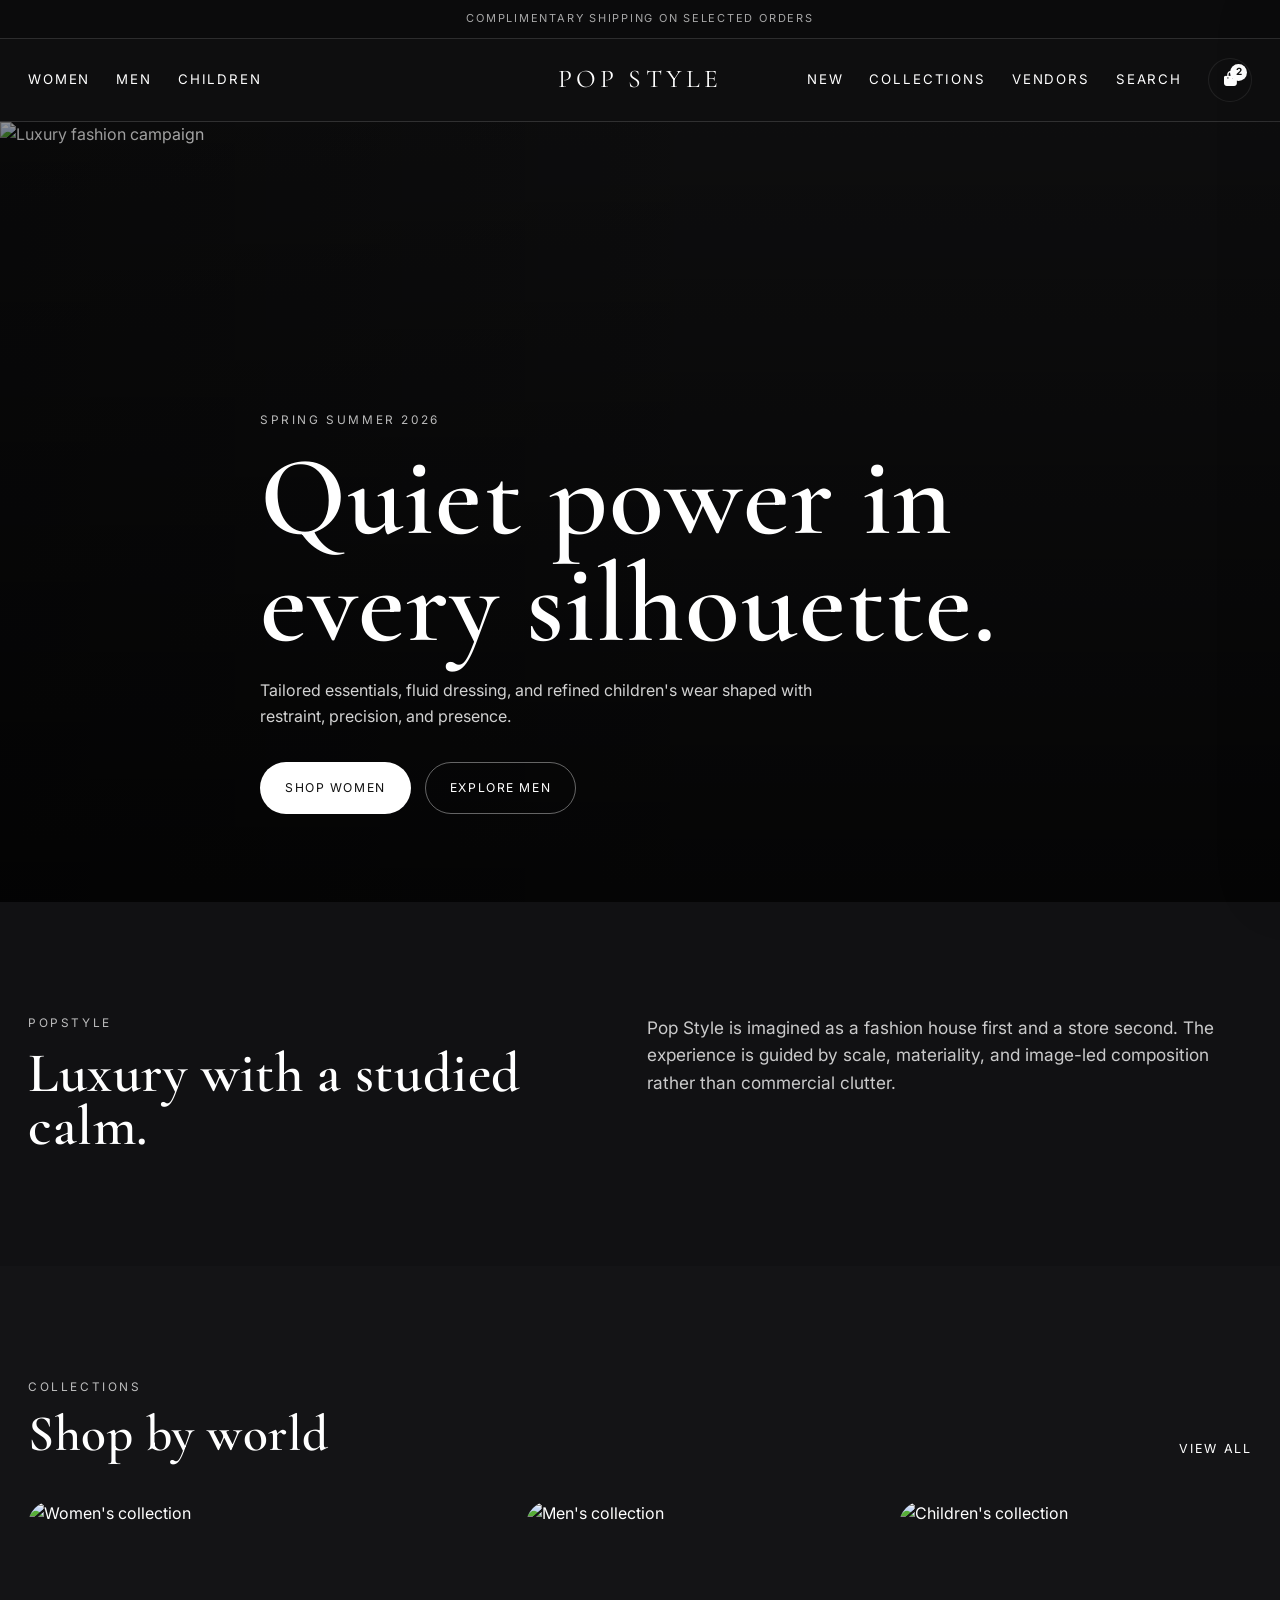
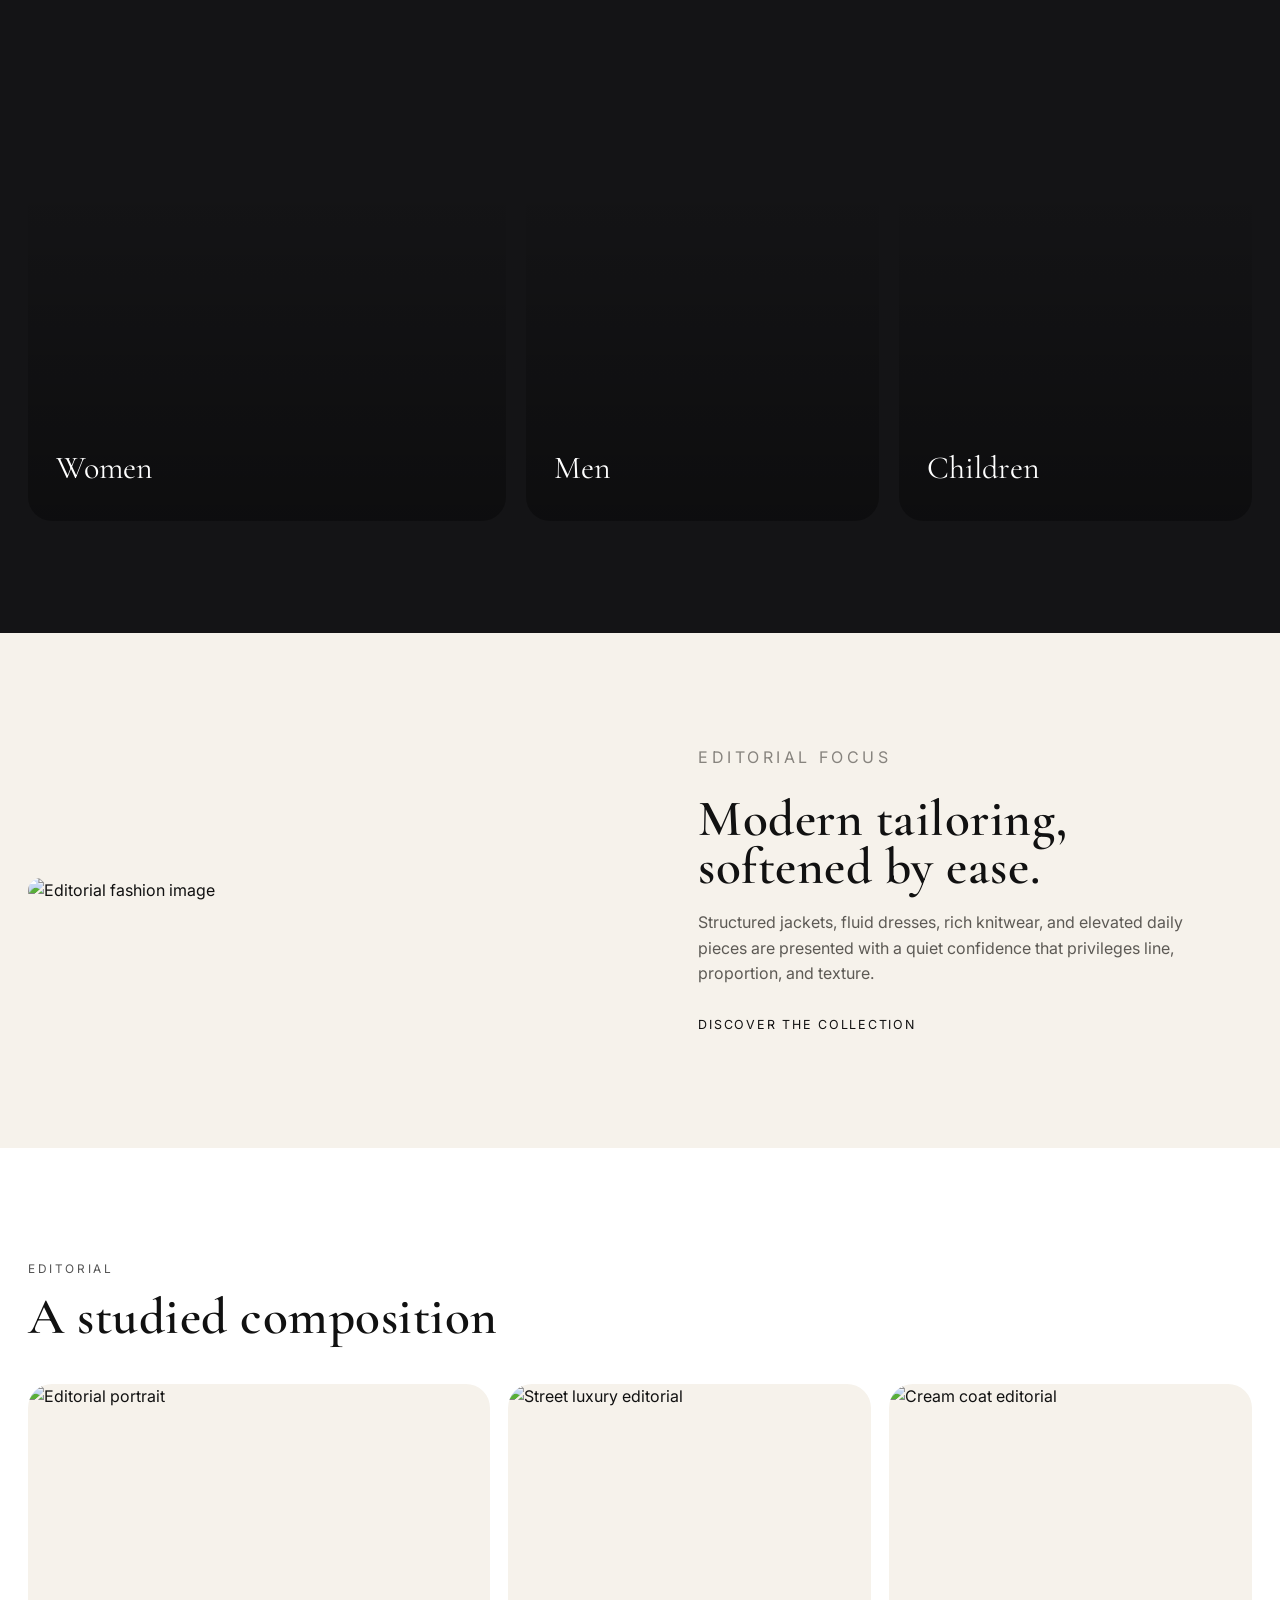
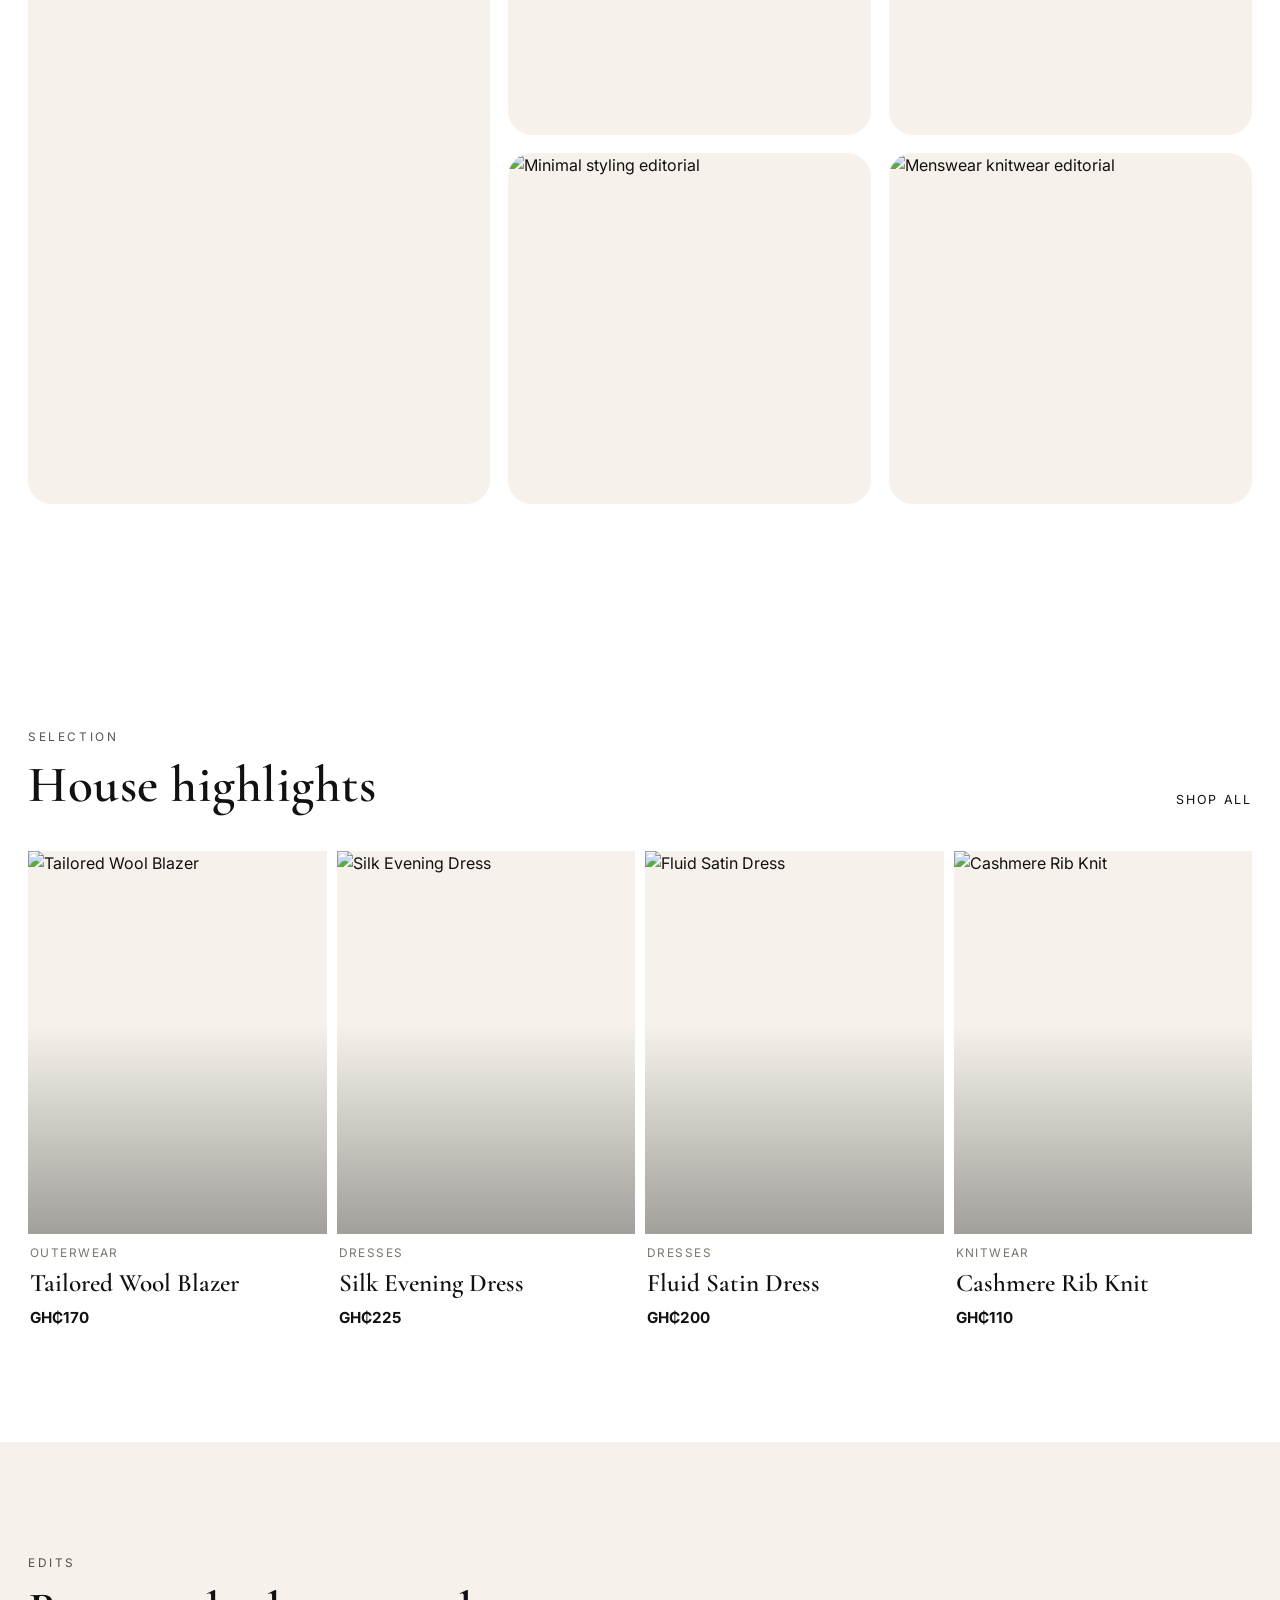
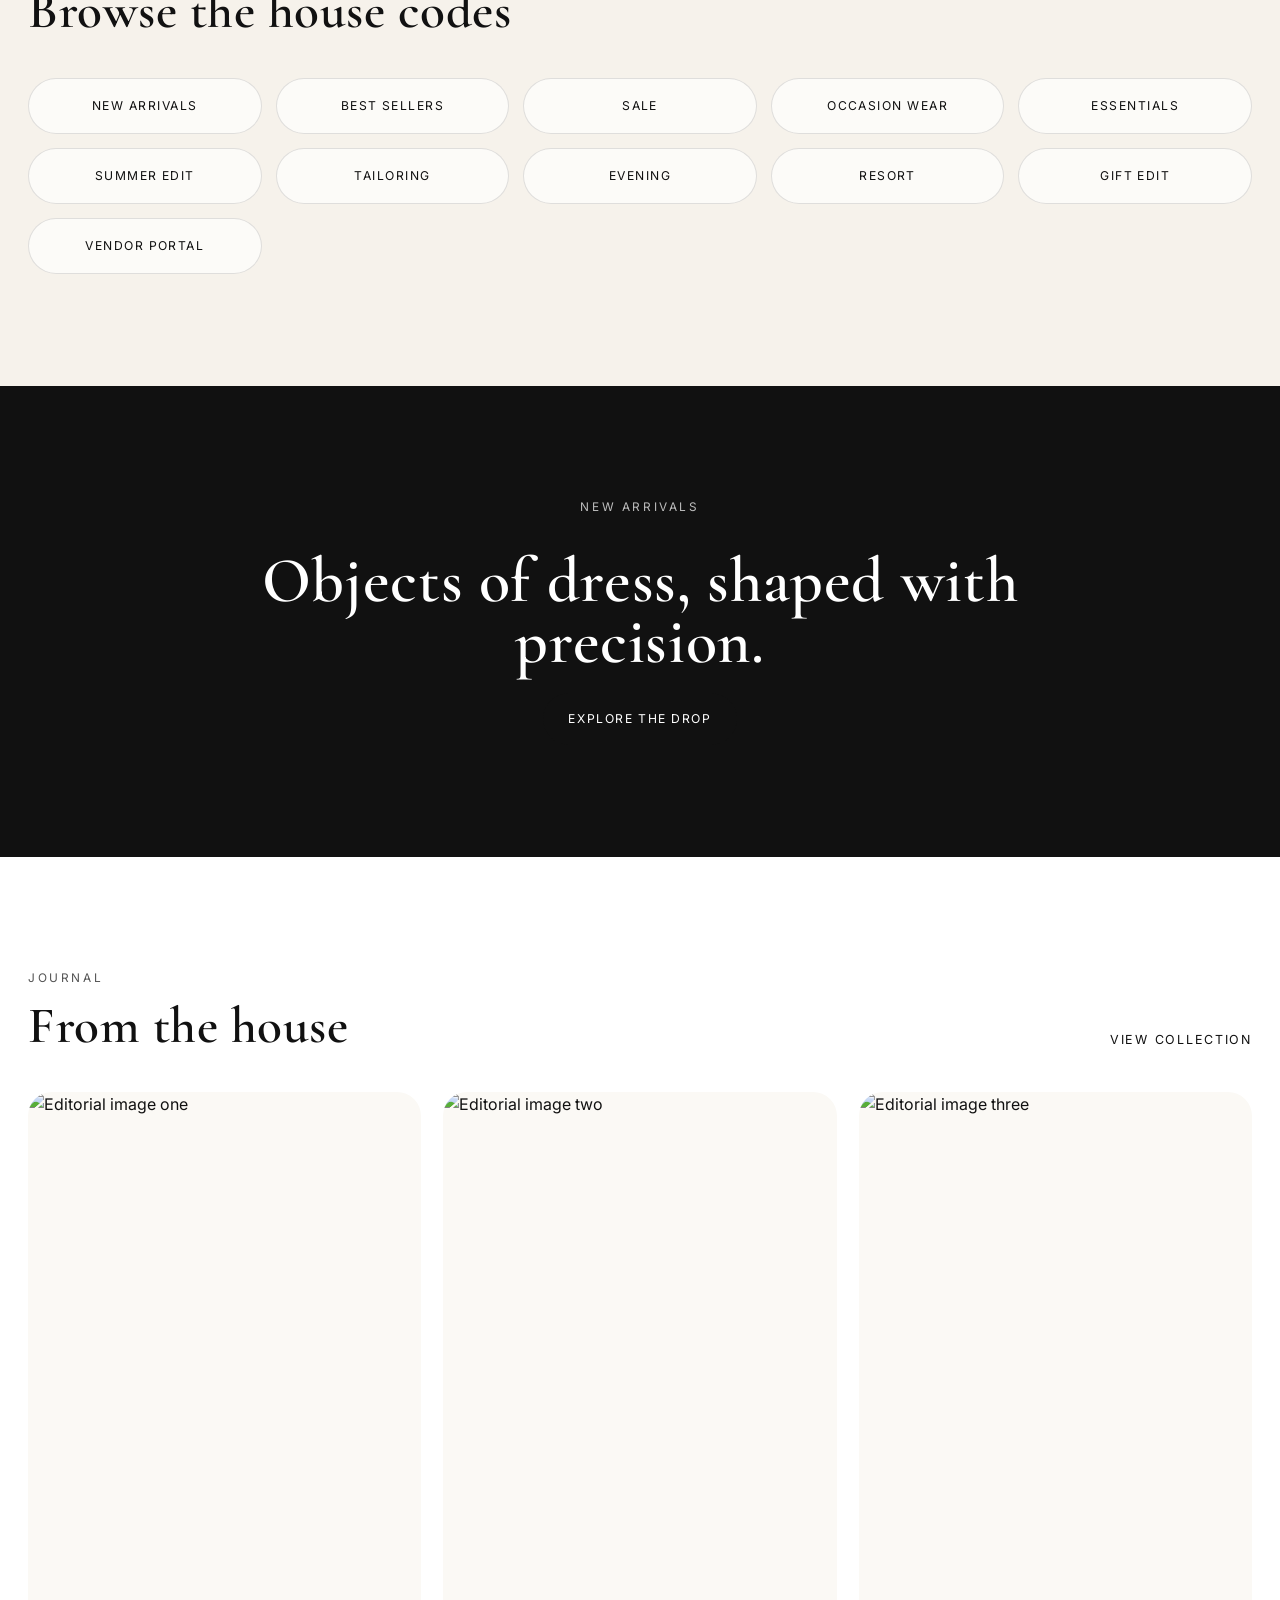
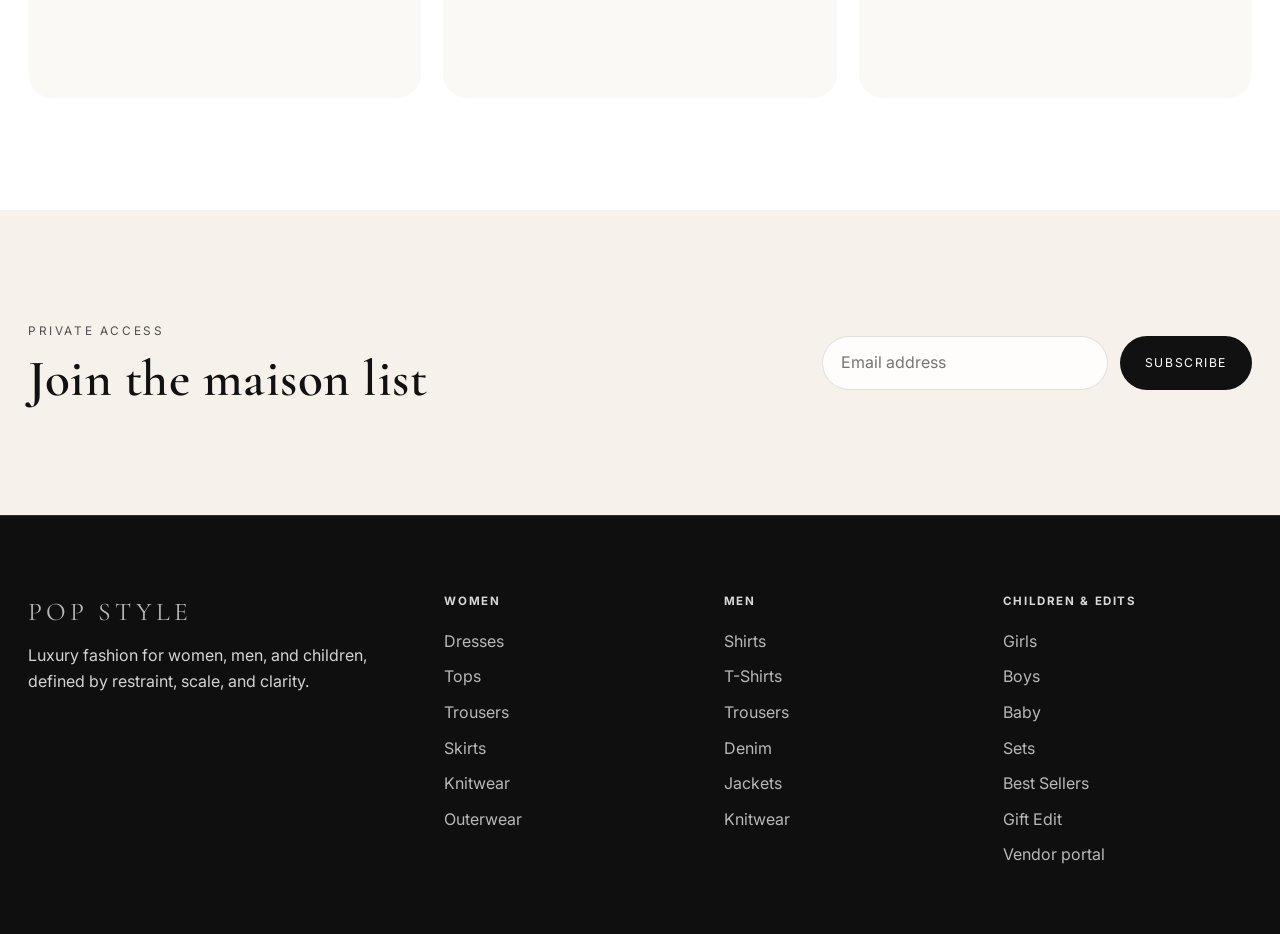
==== commit 70043f91: "Update index.html" ====
--- a/index.html
+++ b/index.html
@@ -3,8 +3,8 @@
 <head>
   <meta charset="UTF-8" />
   <meta name="viewport" content="width=device-width, initial-scale=1.0" />
-  <title> Fashion House</title>
-  <meta name="description" content="Maison Élitaire luxury fashion for women, men, and children." />
+  <title> Pop Style</title>
+  <meta name="description" content="Pop Style luxury fashion for women, men, and children." />
 
   <link rel="preconnect" href="https://fonts.googleapis.com">
   <link rel="preconnect" href="https://fonts.gstatic.com" crossorigin>
@@ -31,7 +31,7 @@
           <a href="products.html?category=Children">Children</a>
         </div>
 
-        <a href="index.html" class="brand">MAISON ÉLITAIRE</a>
+        <a href="index.html" class="brand">POP STYLE</a>
 
         <div class="nav-links nav-right">
           <a href="products.html?edit=New Arrivals">New</a>
@@ -88,12 +88,12 @@
       <section class="section intro-statement">
         <div class="container intro-grid">
           <div>
-            <p class="eyebrow">Maison</p>
+            <p class="eyebrow">PopStyle</p>
             <h2>Luxury with a studied calm.</h2>
           </div>
           <div>
             <p class="intro-copy">
-              Maison Élitaire is imagined as a fashion house first and a store second. The experience is guided by scale, materiality, and image-led composition rather than commercial clutter.
+              Pop Style is imagined as a fashion house first and a store second. The experience is guided by scale, materiality, and image-led composition rather than commercial clutter.
             </p>
           </div>
         </div>
@@ -330,7 +330,7 @@
     <footer class="footer">
       <div class="container footer-grid">
         <div>
-          <a href="index.html" class="brand footer-brand">MAISON ÉLITAIRE</a>
+          <a href="index.html" class="brand footer-brand">POP STYLE</a>
           <p class="footer-copy">
             Luxury fashion for women, men, and children, defined by restraint, scale, and clarity.
           </p>
